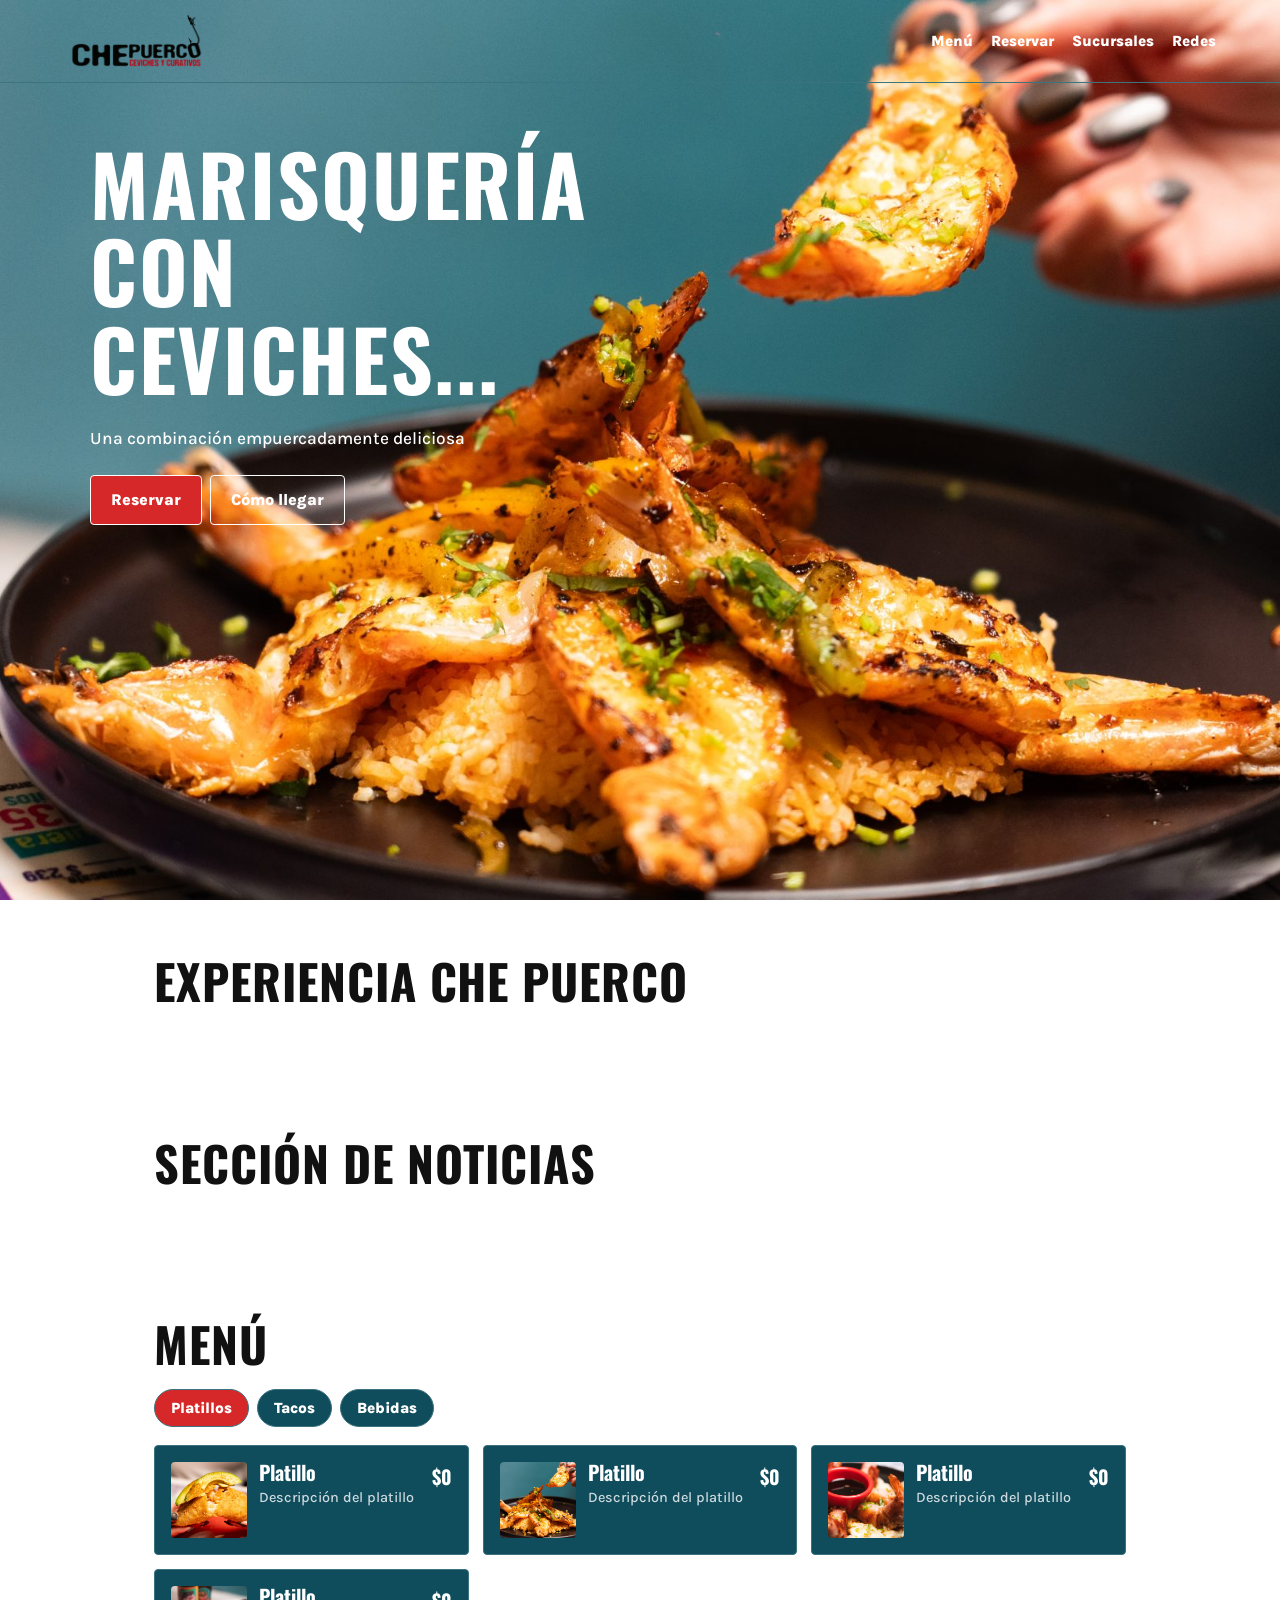
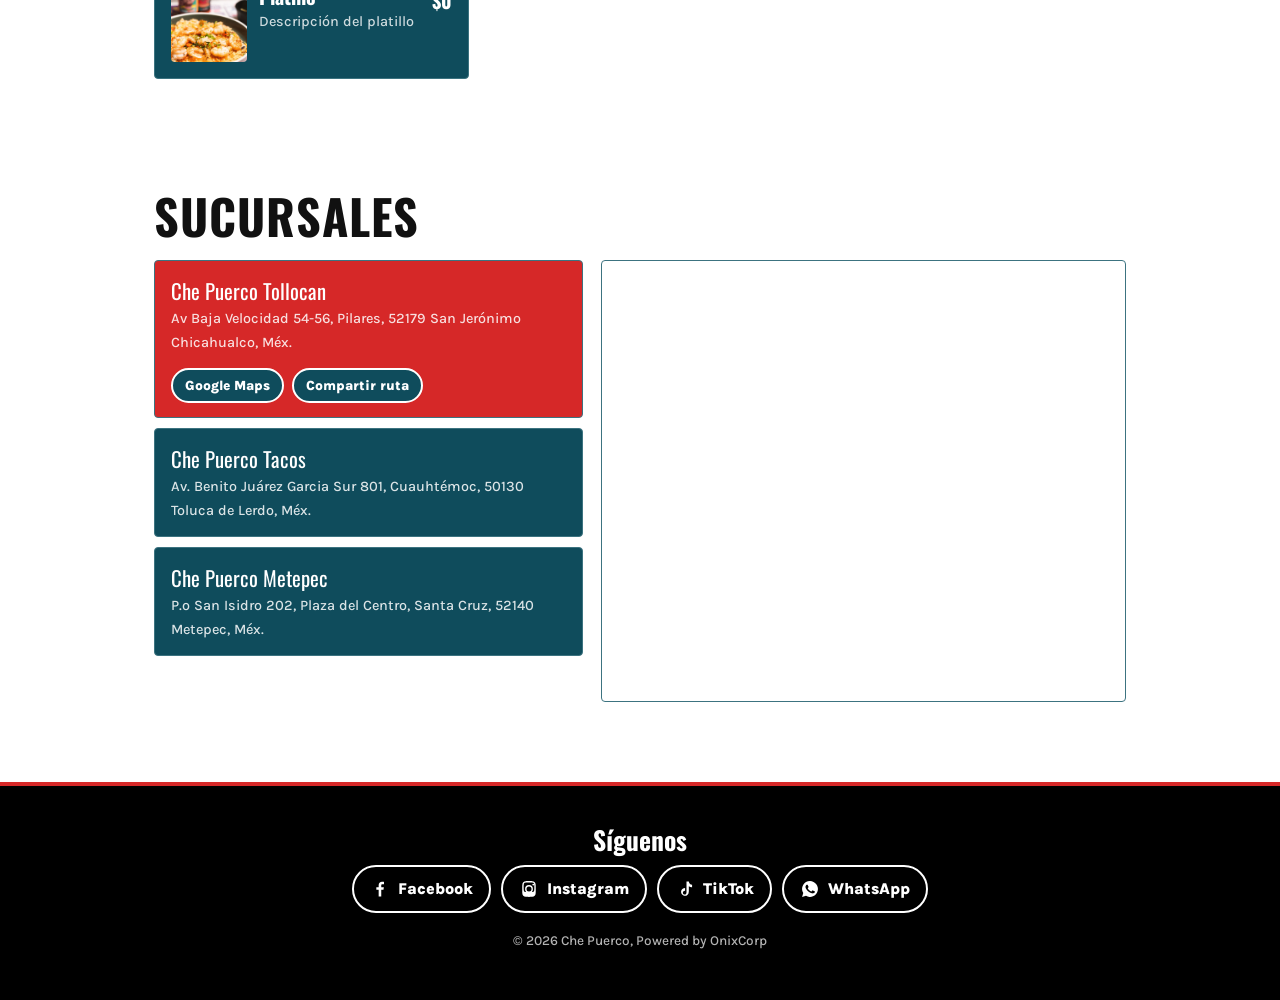
==== vista2.html @ 1444daa3 "agregando vista 2 proto" ====
<!DOCTYPE html>
<html lang="es-MX">
<head>
<meta charset="utf-8">
<meta name="viewport" content="width=device-width, initial-scale=1">
<title>Che Puerco · Ceviches y curativos · Vista 2</title>
<link rel="preconnect" href="https://fonts.googleapis.com">
<link href="https://fonts.googleapis.com/css2?family=Oswald:wght@500;700&family=Karla:wght@400;700&display=swap" rel="stylesheet">
<link rel="stylesheet" href="css/vista2.css">
</head>
<body>

<div class="hero-container">
  <nav class="top">
  <a class="logo" href="#inicio" aria-label="Che Puerco, ceviches y curativos"><img src="img/cropped-AI-CHE-01-300x115_1.png" alt="Che Puerco ceviches y curativos"></a>
  <div><a href="#menu">Menú</a><a href="#reservas">Reservar</a><a href="#sucursales">Sucursales</a><a href="#redes">Redes</a></div>
  </nav>


<section class="hero" id="inicio"><div>
  <div>
    <h1>Marisquería con ceviches...</h1>
    <p>Una combinación empuercadamente deliciosa</p>
    <a class="btn" href="#reservas">Reservar</a><a class="btn alt" href="#sucursales">Cómo llegar</a>
  </div>
</div></section>
</div>

<section id="experiencia">
  <h2>Experiencia Che puerco</h2>
</section>
<section id="noticias">
  <h2>Sección De Noticias</h2>
</section>

<section id="menu">
  <h2>Menú</h2>
  <div class="tabs" id="tabs" role="group" aria-label="Categorías del menú">
    <button type="button" aria-selected="true" data-cat="platillos">Platillos</button>
    <button type="button" aria-selected="false" data-cat="tacos">Tacos</button>

    <button type="button" aria-selected="false" data-cat="bebidas">Bebidas</button>
  </div>

<!-- Platillos -->
  
  <div class="menu" data-cat="platillos">
    <div class="item"><img class="th" src="img/DSC01060-2048x1152.jpg" alt=""><div><h3>Platillo</h3><p>Descripción del platillo</p></div><div class="price">$0</div></div>
    <div class="item"><img class="th" src="img/DSC01119-2048x1152_1.jpg" alt=""><div><h3>Platillo</h3><p>Descripción del platillo</p></div><div class="price">$0</div></div>
    <div class="item"><img class="th" src="img/DSC01164-2048x1152_1.jpg" alt=""><div><h3>Platillo</h3><p>Descripción del platillo</p></div><div class="price">$0</div></div>
    <div class="item"><img class="th" src="img/DSC01262-scaled_1.jpg" alt=""><div><h3>Platillo</h3><p>Descripción del platillo</p></div><div class="price">$0</div></div>
  </div>
  <div class="menu" data-cat="tacos" hidden>
    <div class="item"><div><h3>Tacos de lechón</h3><p>Orden de 3, con salsa de la casa</p></div><div class="price">$90</div></div>
    <div class="item"><div><h3>Tacos de la marrana</h3><p>Orden de 3, con cebolla y cilantro</p></div><div class="price">$85</div></div>
    <div class="item"><div><h3>Taco gobernador</h3><p>Camarón y queso gratinado</p></div><div class="price">$40</div></div>
  </div>

  <!-- Bebidas -->

  <div class="menu" data-cat="bebidas" hidden>
    <div class="item"><img class="th" src="img/aunnose.jpg" alt=""><div><h3>Cuba libre</h3><p>Ron, refresco de cola y limón</p></div><div class="price">$85</div></div>
    <div class="item"><div><h3>Whisky en las rocas</h3><p>Preguntar por la carta</p></div><div class="price">$110</div></div>
    <div class="item"><div><h3>Michelada curativa</h3><p>Cerveza, limón y salsas</p></div><div class="price">$80</div></div>
  </div>
</section>



<section id="sucursales">
  <h2>Sucursales</h2>
  <div class="mapwrap">
    <div class="list">
      <!--Tollocan-->
      <div class="suc is-active" data-lat="19.2867719" data-lng="-99.5961375" data-q="Marisquería Che Puerco ¨Sucursal Tollocan¨">
        <button type="button" class="suc-head"><b>Che Puerco Tollocan</b><span>Av Baja Velocidad 54-56, Pilares, 52179 San Jerónimo Chicahualco, Méx.</span></button>
        <div class="act">
          <a target="_blank" rel="noopener" href="https://maps.app.goo.gl/Trtpt28V9jZVweC97">Google Maps</a>
          <button type="button" data-share data-url="https://maps.app.goo.gl/Trtpt28V9jZVweC97">Compartir ruta</button>
        </div>
      </div>
      <!--Centro-->
      <div class="suc" data-lat="19.2798518" data-lng="-99.6538639" data-q="Che Puerco Tacos Toluca">
        <button type="button" class="suc-head"><b>Che Puerco Tacos</b><span>Av. Benito Juárez Garcia Sur 801, Cuauhtémoc, 50130 Toluca de Lerdo, Méx.</span></button>
        <div class="act">
          <a target="_blank" rel="noopener" href="https://maps.app.goo.gl/vvYvmF9vK8SuaCw2A">Google Maps</a>
          <button type="button" data-share data-url="https://maps.app.goo.gl/vvYvmF9vK8SuaCw2A">Compartir ruta</button>
        </div>
      </div>
      <!--Metepec-->
      <div class="suc" data-lat="19.2527345" data-lng="-99.6037686" data-q="Che Puerco Tacos Metepec">
        <button type="button" class="suc-head"><b>Che Puerco Metepec</b><span>P.º San Isidro 202, Plaza del Centro, Santa Cruz, 52140 Metepec, Méx.</span></button>
        <div class="act">
          <a target="_blank" rel="noopener" href="https://maps.app.goo.gl/UJGeR8k7gpexcruy6">Google Maps</a>
          <button type="button" data-share data-url="https://maps.app.goo.gl/UJGeR8k7gpexcruy6">Compartir ruta</button>
        </div>
      </div>
      
    </div>
    <div class="map">
      <iframe id="mapa" title="Mapa de la sucursal" loading="lazy" referrerpolicy="no-referrer-when-downgrade" src="https://www.google.com/maps?q=Marisquer%C3%ADa+Che+Puerco+Sucursal+Tollocan+Toluca&ll=19.2867719,-99.5961375&z=17&hl=es&output=embed"></iframe>
    </div>
  </div>
</section>

<div class="add-footer">
Aviso general para redes

<footer id="redes">
  <h3>Síguenos</h3>
  <div class="soc">
    <a href="#"><svg viewBox="0 0 24 24" aria-hidden="true"><path d="M13.5 21v-8h2.7l.4-3.2h-3.1V7.9c0-.9.3-1.5 1.6-1.5h1.7V3.5c-.3 0-1.3-.1-2.4-.1-2.4 0-4 1.5-4 4.1v2.3H7.6V13h2.8v8z"/></svg>Facebook</a>
    <a href="#"><svg viewBox="0 0 24 24" aria-hidden="true"><path d="M12 7.3A4.7 4.7 0 1 0 12 16.7 4.7 4.7 0 0 0 12 7.3zm0 7.7a3 3 0 1 1 0-6 3 3 0 0 1 0 6zM17.1 5.6a1.1 1.1 0 1 0 0 2.2 1.1 1.1 0 0 0 0-2.2zM12 2.5c-2.5 0-2.8 0-3.8.1-2.6.1-4.1 1.6-4.2 4.2C3.9 7.8 3.9 8.1 3.9 12s0 4.2.1 5.2c.1 2.6 1.6 4.1 4.2 4.2 1 .1 1.3.1 3.8.1s2.8 0 3.8-.1c2.6-.1 4.1-1.6 4.2-4.2.1-1 .1-1.3.1-5.2s0-4.2-.1-5.2c-.1-2.6-1.6-4.1-4.2-4.2-1-.1-1.3-.1-3.8-.1zm0 1.7c2.4 0 2.7 0 3.7.1 1.8.1 2.5.8 2.6 2.6.1 1 .1 1.3.1 3.1s0 2.1-.1 3.1c-.1 1.8-.8 2.5-2.6 2.6-1 .1-1.3.1-3.7.1s-2.7 0-3.7-.1c-1.8-.1-2.5-.8-2.6-2.6-.1-1-.1-1.3-.1-3.1s0-2.1.1-3.1c.1-1.8.8-2.5 2.6-2.6 1-.1 1.3-.1 3.7-.1z"/></svg>Instagram</a>
    <a href="#"><svg viewBox="0 0 24 24" aria-hidden="true"><path d="M16.6 3c.3 2.3 1.6 3.7 3.9 3.9v3c-1.4.1-2.7-.3-3.9-1.1v6.1c0 5.4-5.9 7.1-8.5 3.2-1.7-2.6-.7-7 4-7.2v3.2c-.4.1-.7.2-1.1.3-1.1.4-1.7 1.2-1.5 2.4.3 2.4 4.7 3.1 4.3-1.6V3z"/></svg>TikTok</a>
    <a href="#"><svg viewBox="0 0 24 24" aria-hidden="true"><path d="M12 2.5a9.5 9.5 0 0 0-8.1 14.4L2.5 21.5l4.7-1.3A9.5 9.5 0 1 0 12 2.5zm5.5 13.4c-.2.7-1.3 1.3-1.8 1.3-.5.1-1 .2-3.3-.7-2.8-1.1-4.6-4-4.7-4.2-.1-.2-1.1-1.5-1.1-2.8s.7-2 1-2.3c.2-.3.5-.3.7-.3h.5c.2 0 .4 0 .6.5l.8 2c.1.2.1.3 0 .5l-.3.4-.4.4c-.1.1-.3.3-.1.6.2.3.8 1.3 1.7 2.1 1.1 1 2.1 1.3 2.4 1.5.3.1.4.1.6-.1l.8-1c.2-.3.4-.2.6-.1l1.9.9c.3.1.5.2.5.3.1.2.1.8-.1 1.5z"/></svg>WhatsApp</a>
  </div>
  <p>© 2026 Che Puerco, Powered by OnixCorp</p>
</footer>
</div>
<script src="script/vista2.js"></script>
</body>
</html>
---- css/vista2.css ----
/* Che Puerco · Vista 2*/

*,
*::before,
*::after {
  box-sizing: border-box;
}

body {
  margin: 0;
  color: var(--fg);
  font: 500 16px/1.5 var(--body);
}

/* Paleta de colores */

body {
  --bg: #111;
  --fg: #fff;
  --acc: #d62828;
  --acc2: #fff;
  --card: #0f4c5c;
  --hero: linear-gradient(135deg,#0f4c5c,#111);
  --head: 'Oswald',sans-serif;
  --body: 'Karla',sans-serif;
  --r: 4px;
  --bd: 1px solid #3c7380;
  --onacc: #fff;
}

section,
footer {
  scroll-margin-top: 56px;
}

h1,
h2,
h3 {
  font-family: var(--head);
  margin: 0;
  line-height: 1.05;
}

h2 {
  font-size: clamp(2rem,5vw,3rem);
  margin-bottom: .4em;
}

h1,
h2 {
  text-transform: uppercase;
  letter-spacing: .02em;
  color: var(--bg);
}

a {
  color: inherit;
}

a:focus-visible,
button:focus-visible {
  outline: 3px solid var(--acc);
  outline-offset: 2px;
}

/* Navegación */

nav.top {
  display: flex;
  justify-content: space-between;
  align-items: center;
  gap: 12px;
  flex-wrap: wrap;
  padding: 14px 5vw;
  border-bottom:var(--bd);
}

.logo img {
  display: block;
  height: 54px;
  width: auto;
}


nav.top div {
  display: flex;
  gap: 18px;
  flex-wrap: wrap;
}

nav.top div a {
  text-decoration: none;
  font-weight: 800;
  font-size: .95rem;
}

nav.top div a:hover {
  color: var(--acc);
}

section {
  padding: 56px 5vw;
  max-width: 1100px;
  margin: 0 auto;
}

/* Hero */
.hero-container{
   background: url(/img/background_vista2.jpg);
   background-position: bottom;
    background-position: fixed;
    background-size: cover;
    height: 100vh;
}
.hero {
  max-width: none;
  color: var(--acc2);
}
.hero h1{
  color: var(--acc2);
}


.hero>div {
  max-width: 1100px;
  margin: 0 auto;
  display: grid;
  grid-template-columns: 1.2fr .8fr;
  gap: 32px;
  align-items: center;
}

.hero h1 {
  font-size: clamp(2.6rem,8vw,5.2rem);
  margin-bottom: .3em;
}

.hero p {
  max-width: 52ch;
  font-size: 1.08rem;
}

.btn {
  display: inline-block;
  margin: 6px 8px 0 0;
  padding: 12px 20px;
  border-radius: var(--r);
  background: var(--acc);
  color: var(--onacc);
  font-weight: 800;
  text-decoration: none;
  border: var(--bd);
  border-color: currentColor;
  cursor: pointer;
  font-family: inherit;
  font-size: 1rem;
}

.btn.alt {
  background: transparent;
  color: inherit;
}

.vis img {
  display: block;
  max-width: 100%;
}

.hero>div {
  grid-template-columns: .8fr 1.2fr;
}

.vis {
  order: -1;
}
/* Menú */

.tabs {
  display: flex;
  gap: 8px;
  flex-wrap: wrap;
  margin-bottom: 18px;
}

.tabs button {
  font: 800 .95rem var(--body);
  padding: 9px 16px;
  border-radius: 99px;
  border: var(--bd);
  background: var(--card);
  color: var(--fg);
  cursor: pointer;
}

.tabs button[aria-selected=true] {
  background: var(--acc);
  color: var(--onacc);
}

.menu {
  display: grid;
  grid-template-columns: repeat(auto-fill,minmax(260px,1fr));
  gap: 14px;
}

.menu[hidden] {
  display: none;
}

.item {
  background: var(--card);
  border: var(--bd);
  border-radius: var(--r);
  padding: 16px;
  display: flex;
  justify-content: space-between;
  gap: 12px;
}

.item>div:nth-child(1):not(:only-child) {
  flex: 1;
}

.item h3 {
  font-size: 1.25rem;
  margin-bottom: 4px;
}

.item p {
  margin: 0;
  font-size: .9rem;
  opacity: .8;
}

.price {
  font: 800 1.2rem var(--head);
  color: var(--acc);
  white-space: nowrap;
}

.price {
  color: var(--acc2);
}

.th {
  width: 76px;
  height: 76px;
  object-fit: cover;
  border-radius: var(--r);
  flex: none;
  align-self: center;
}

.item .th+div {
  flex: 1;
}

/* Galería */

.gal {
  display: grid;
  grid-template-columns: repeat(auto-fill,minmax(220px,1fr));
  gap: 14px;
}

.gal figure {
  margin: 0;
  overflow: hidden;
  border: var(--bd);
  border-radius: var(--r);
  background: var(--card);
}

.gal img {
  display: block;
  width: 100%;
  height: 240px;
  object-fit: cover;
}

.gal figcaption {
  padding: 10px 14px;
  font-weight: 800;
  font-size: .95rem;
}

.gal {
  grid-template-columns: repeat(4,1fr);
}

.gal figure:first-child {
  grid-column: span 2;
  grid-row: span 2;
  display: flex;
  flex-direction: column;
}

.gal figure:first-child img {
  flex: 1;
  min-height: 340px;
}

/* Sucursales y mapa */

.mapwrap {
  display: grid;
  grid-template-columns: minmax(0,.9fr) minmax(0,1.1fr);
  gap: 18px;
  align-items: start;
}

.list {
  display: grid;
  gap: 10px;
}

.suc {
  background: var(--card);
  border: var(--bd);
  border-radius: var(--r);
  overflow: hidden;
}

.suc-head {
  display: block;
  width: 100%;
  text-align: left;
  font: inherit;
  color: inherit;
  background: none;
  border: 0;
  padding: 14px 16px;
  cursor: pointer;
}

.suc-head b {
  display: block;
  font: 400 1.3rem var(--head);
}

.suc-head span {
  font-size: .9rem;
  opacity: .85;
}

.suc.is-active {
  background: var(--acc);
  color: var(--onacc);
}

.act {
  display: none;
  gap: 8px;
  flex-wrap: wrap;
  padding: 0 16px 14px;
}

.suc.is-active .act {
  display: flex;
}

.act a,
.act button {
  font: 800 .85rem var(--body);
  padding: 8px 12px;
  border-radius: 99px;
  background: var(--card);
  color: var(--fg);
  border: 2px solid var(--fg);
  text-decoration: none;
  cursor: pointer;
}

.map {
  border: var(--bd);
  border-radius: var(--r);
  overflow: hidden;
  position: sticky;
  top: 64px;
}

.map iframe {
  display: block;
  width: 100%;
  height: 440px;
  border: 0;
}

/* Reseñas */

.sum {
  display: flex;
  align-items: center;
  gap: 12px;
  margin-bottom: 16px;
  flex-wrap: wrap;
}

.sum big {
  font: 400 3rem var(--head);
}

.stars {
  color: #d62828;
  letter-spacing: 2px;
}

.revs {
  display: grid;
  grid-template-columns: repeat(auto-fit,minmax(250px,1fr));
  gap: 14px;
}

.rev {
  background: var(--card);
  border: var(--bd);
  border-radius: var(--r);
  padding: 16px;
}

.rev p {
  margin: 8px 0;
}

.rev small {
  opacity: .7;
}

.g {
  display: inline-block;
  font: 800 .75rem system-ui;
  background: #111;
  color: #fff;
  border-radius: 4px;
  padding: 1px 6px;
  margin-right: 6px;
}

/* Footer */

footer {
  background: var(--fg);
  color: var(--bg);
  padding: 40px 5vw 48px;
  text-align: center;
}

footer {
  background: #000;
  color: #fff;
  border-top: 4px solid #d62828;
}

footer h3 {
  font-size: 1.6rem;
  margin-bottom: 12px;
}

.soc {
  display: flex;
  gap: 10px;
  justify-content: center;
  flex-wrap: wrap;
}

.soc a {
  display: flex;
  align-items: center;
  gap: 8px;
  padding: 10px 16px;
  border-radius: 99px;
  border: 2px solid currentColor;
  text-decoration: none;
  font-weight: 800;
}

.soc svg {
  width: 20px;
  height: 20px;
  fill: currentColor;
}

footer p {
  margin: 18px 0 0;
  font-size: .85rem;
  opacity: .7;
}

/* Responsive */

@media(max-width:760px) {
  .hero>div,
  .hero>div,
  .mapwrap {
    grid-template-columns: 1fr;
  }

  .vis {
    order: -1;
  }

  .map {
    position: static;
  }

  .map iframe {
    height: 320px;
  }

  .gal,
  .gal {
    grid-template-columns: 1fr 1fr;
  }

  .gal figure:first-child,
  .gal figure:first-child {
    grid-column: span 2;
    grid-row: auto;
  }

  .gal img {
    height: 180px;
  }
}

@media(prefers-reduced-motion:reduce) {
  html {
    scroll-behavior: auto;
  }

  * {
    transition: none!important;
  }
}
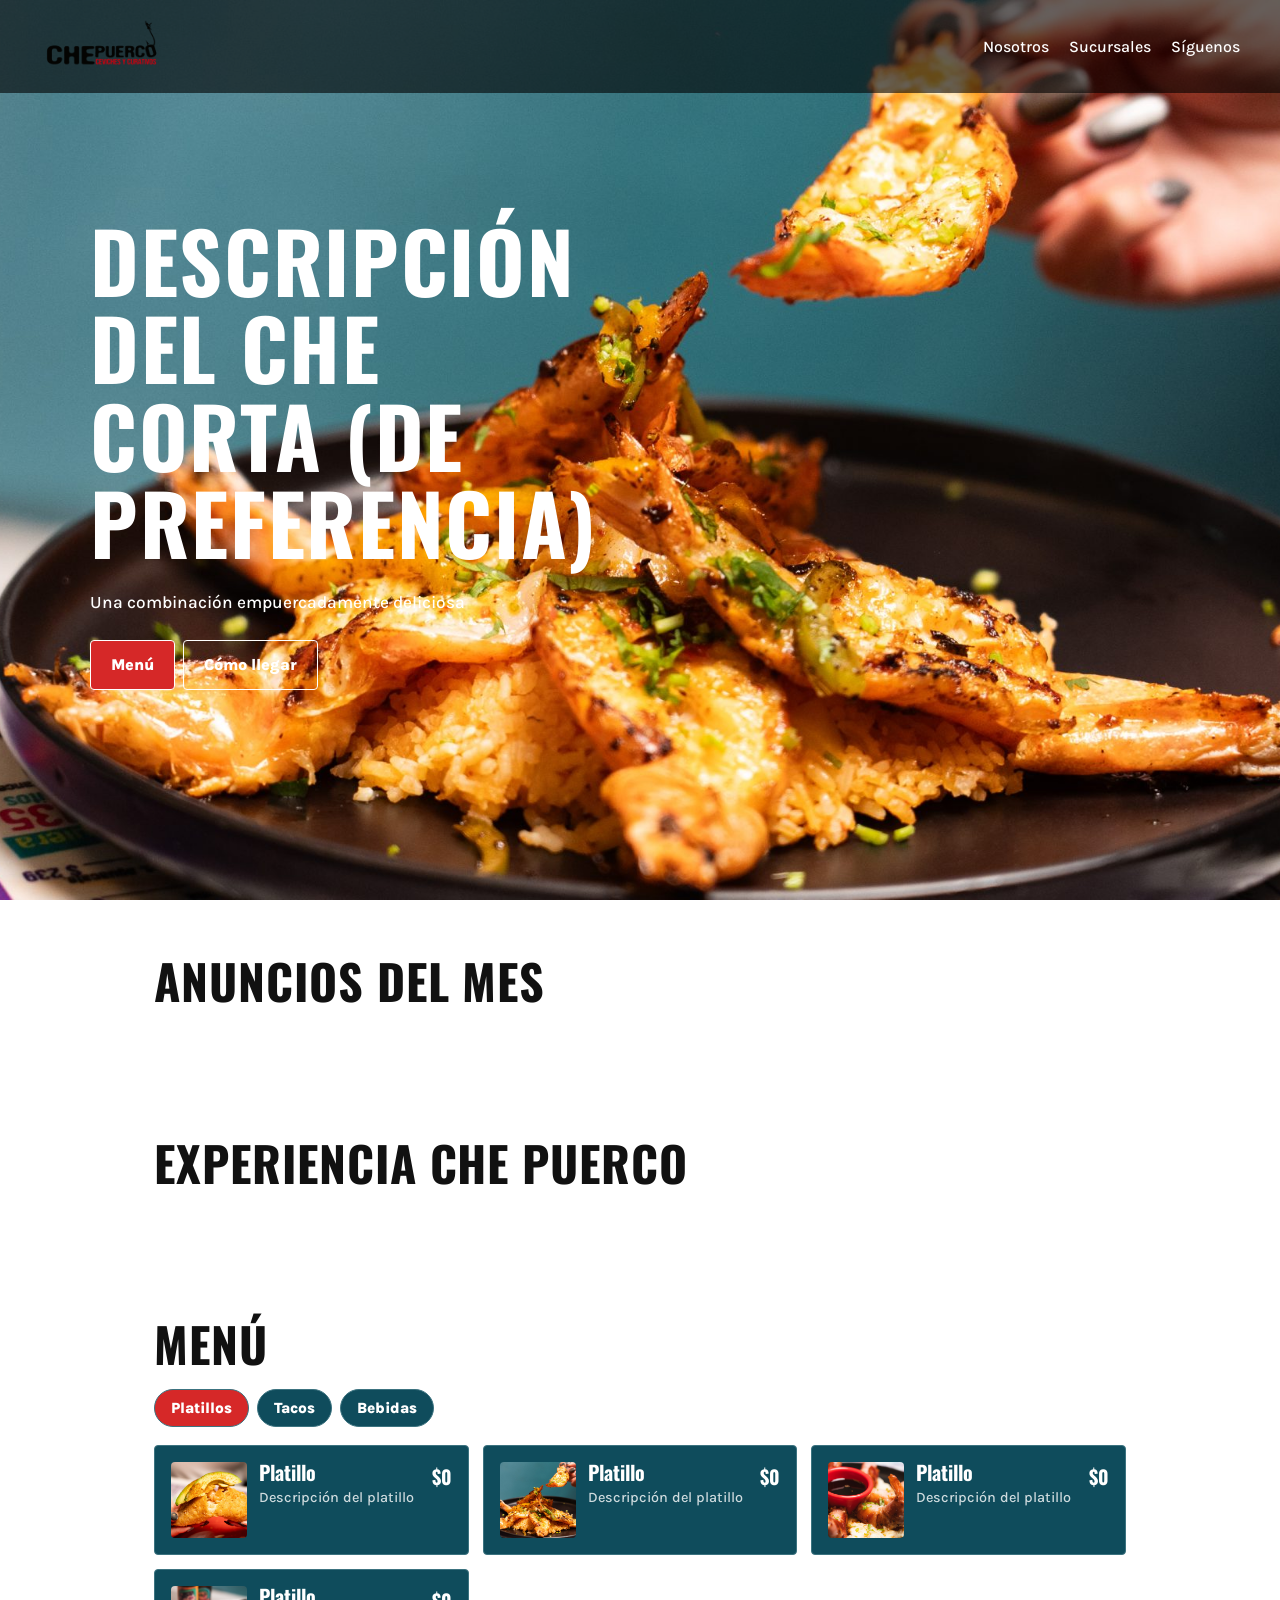
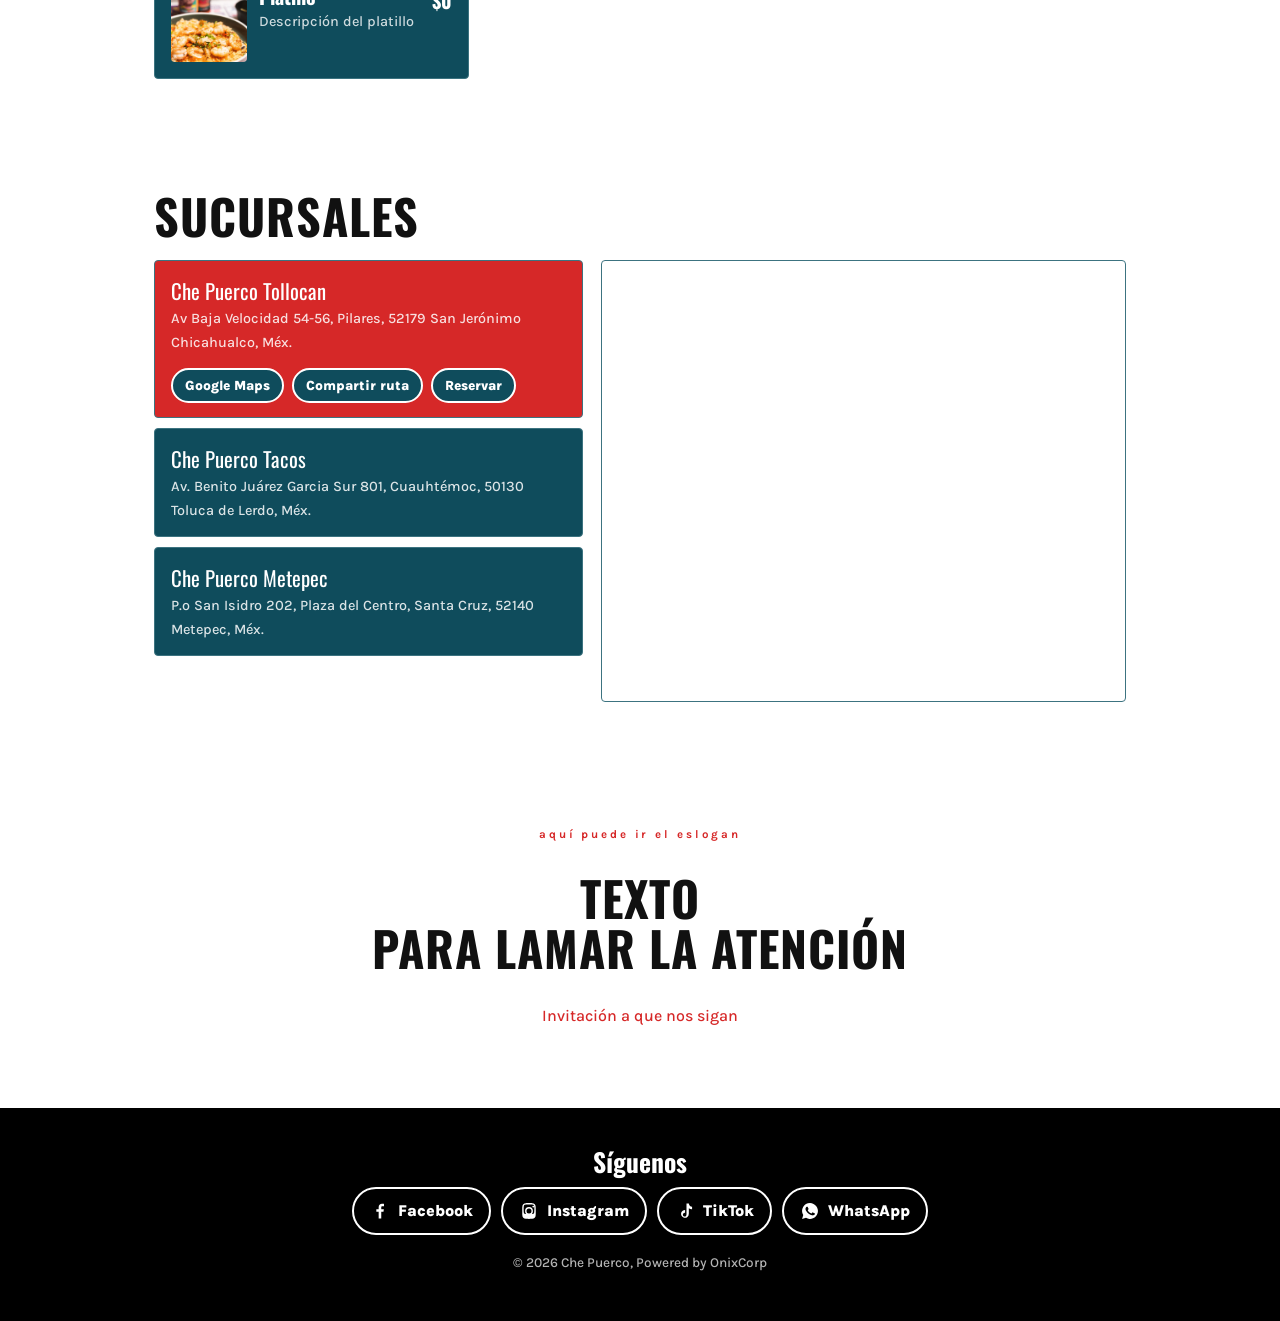
==== commit 421f7c40: "baner ajustable y secciones agregadas" ====
--- a/vista2.html
+++ b/vista2.html
@@ -11,27 +11,34 @@
 <body>
 
 <div class="hero-container">
-  <nav class="top">
-  <a class="logo" href="#inicio" aria-label="Che Puerco, ceviches y curativos"><img src="img/cropped-AI-CHE-01-300x115_1.png" alt="Che Puerco ceviches y curativos"></a>
-  <div><a href="#menu">Menú</a><a href="#reservas">Reservar</a><a href="#sucursales">Sucursales</a><a href="#redes">Redes</a></div>
-  </nav>
+  <nav>
+      <div class="logo">
+        <a href="#experiencia"><img  class="logo_img" src="img/cropped-AI-CHE-01-300x115_1.png" alt="" /></a>
+      </div>
+      <ul class="nav-links">
+        <li><a href="#experiencia">Nosotros</a></li>
+        <li><a href="#sucursales">Sucursales</a></li>
+        <li><a href="#redes">Síguenos</a></li>
+      </ul>
+    </nav>
 
 
 <section class="hero" id="inicio"><div>
   <div>
-    <h1>Marisquería con ceviches...</h1>
+    <h1>Descripción del Che corta (De preferencia)</h1>
     <p>Una combinación empuercadamente deliciosa</p>
-    <a class="btn" href="#reservas">Reservar</a><a class="btn alt" href="#sucursales">Cómo llegar</a>
+    <a class="btn" href="#menu">Menú</a><a class="btn alt" href="#sucursales">Cómo llegar</a>
   </div>
 </div></section>
 </div>
+<section id="mes">
+  <h2>Anuncios del mes</h2>
+</section>
 
 <section id="experiencia">
   <h2>Experiencia Che puerco</h2>
 </section>
-<section id="noticias">
-  <h2>Sección De Noticias</h2>
-</section>
+
 
 <section id="menu">
   <h2>Menú</h2>
@@ -77,6 +84,7 @@
         <div class="act">
           <a target="_blank" rel="noopener" href="https://maps.app.goo.gl/Trtpt28V9jZVweC97">Google Maps</a>
           <button type="button" data-share data-url="https://maps.app.goo.gl/Trtpt28V9jZVweC97">Compartir ruta</button>
+          <button type="button">Reservar</button>
         </div>
       </div>
       <!--Centro-->
@@ -85,6 +93,7 @@
         <div class="act">
           <a target="_blank" rel="noopener" href="https://maps.app.goo.gl/vvYvmF9vK8SuaCw2A">Google Maps</a>
           <button type="button" data-share data-url="https://maps.app.goo.gl/vvYvmF9vK8SuaCw2A">Compartir ruta</button>
+          <button type="button">Reservar</button>
         </div>
       </div>
       <!--Metepec-->
@@ -93,6 +102,7 @@
         <div class="act">
           <a target="_blank" rel="noopener" href="https://maps.app.goo.gl/UJGeR8k7gpexcruy6">Google Maps</a>
           <button type="button" data-share data-url="https://maps.app.goo.gl/UJGeR8k7gpexcruy6">Compartir ruta</button>
+          <button type="button">Reservar</button>
         </div>
       </div>
       
@@ -102,9 +112,32 @@
     </div>
   </div>
 </section>
+<div>
+<section class="cta section">
 
-<div class="add-footer">
-Aviso general para redes
+            <div class="cta-content">
+
+                <p class="section-label">
+                    aquí puede ir el eslogan
+                </p>
+
+                <h2>
+                    texto<br>
+                    para lamar la atención
+                </h2>
+
+                <p>
+                    Invitación a que nos sigan
+                </p>
+
+                <a class="cta-button"
+                    href="https://wa.me/+5217223737714?text=¡Hola!%20Quiero%20información%20para%20contratar%20a%20Mago%20Jack%20Rackham">
+                    Hablar por WhatsApp
+                </a>
+
+            </div>
+
+        </section>
 
 <footer id="redes">
   <h3>Síguenos</h3>
--- a/css/vista2.css
+++ b/css/vista2.css
@@ -4,6 +4,9 @@
 *::before,
 *::after {
   box-sizing: border-box;
+}
+html{
+  scroll-behavior: smooth; /*animar al clickear una sección.*/
 }
 
 body {
@@ -26,6 +29,7 @@
   --r: 4px;
   --bd: 1px solid #3c7380;
   --onacc: #fff;
+  --nav: rgba(0,0,0, 60%);
 }
 
 section,
@@ -64,38 +68,54 @@
 }
 
 /* Navegación */
-
-nav.top {
+.logo_img {
+  width:120px;
+}
+nav {
+  position: fixed;
+  top: 0;
+  left: 0;
+  width: 100%;
+  padding: 20px 40px;
+  background-color: var(--nav);
   display: flex;
   justify-content: space-between;
   align-items: center;
-  gap: 12px;
-  flex-wrap: wrap;
-  padding: 14px 5vw;
-  border-bottom:var(--bd);
-}
-
-.logo img {
-  display: block;
-  height: 54px;
-  width: auto;
-}
-
-
-nav.top div {
-  display: flex;
-  gap: 18px;
-  flex-wrap: wrap;
-}
-
-nav.top div a {
+  z-index: 1000;
+  transition: top 0.3s ease-in-out;
+}
+.nav-links {
+  display: flex;
+  gap: 20px; /* separación entre enlaces */
+  list-style: none;
+  margin: 0;
+  padding: 0;
+  transition: transform 0.4s cubic-bezier(0.4, 0, 0.2, 1);
+}
+
+.nav-links a {
+  position: relative;
+  display: inline-block;
   text-decoration: none;
-  font-weight: 800;
-  font-size: .95rem;
-}
-
-nav.top div a:hover {
-  color: var(--acc);
+  color: var(--acc2);
+  padding: 5px 0;
+}
+
+.nav-links a::after {
+  content: "";
+  position: absolute;
+  left: 50%;
+  bottom: 0;
+  transform: translateX(-50%) scaleX(0);
+  transform-origin: center;
+  width: 100%;
+  height: 2px;
+  background-color: currentColor; /* usa el color del texto */
+  transition: transform 0.3s ease;
+}
+
+.nav-links a:hover::after {
+  transform: translateX(-50%) scaleX(1);
 }
 
 section {
@@ -106,7 +126,7 @@
 
 /* Hero */
 .hero-container{
-   background: url(/img/background_vista2.jpg);
+   background: url("../img/background_vista2.jpg");
    background-position: bottom;
     background-position: fixed;
     background-size: cover;
@@ -124,6 +144,7 @@
 .hero>div {
   max-width: 1100px;
   margin: 0 auto;
+  margin-top: 10em;
   display: grid;
   grid-template-columns: 1.2fr .8fr;
   gap: 32px;
@@ -369,6 +390,7 @@
   border: 2px solid var(--fg);
   text-decoration: none;
   cursor: pointer;
+  
 }
 
 .map {
@@ -438,6 +460,38 @@
 
 /* Footer */
 
+.cta {
+    position: relative;
+}
+
+.cta-content {
+    margin: auto;
+
+    text-align: center;
+}
+
+.cta-content h2 {
+    margin-top: 10px;
+}
+
+.cta-content > p:not(.section-label) {
+    max-width: 500px;
+
+    margin: 30px auto 0;
+
+    color: var(--acc);
+}
+.section-label {
+    display: inline-block;
+    margin-bottom: 20px;
+
+    font-size: 0.72rem;
+    font-weight: 700;
+    letter-spacing: 0.25em;
+
+    color: var(--acc);
+}
+
 footer {
   background: var(--fg);
   color: var(--bg);
@@ -448,7 +502,6 @@
 footer {
   background: #000;
   color: #fff;
-  border-top: 4px solid #d62828;
 }
 
 footer h3 {
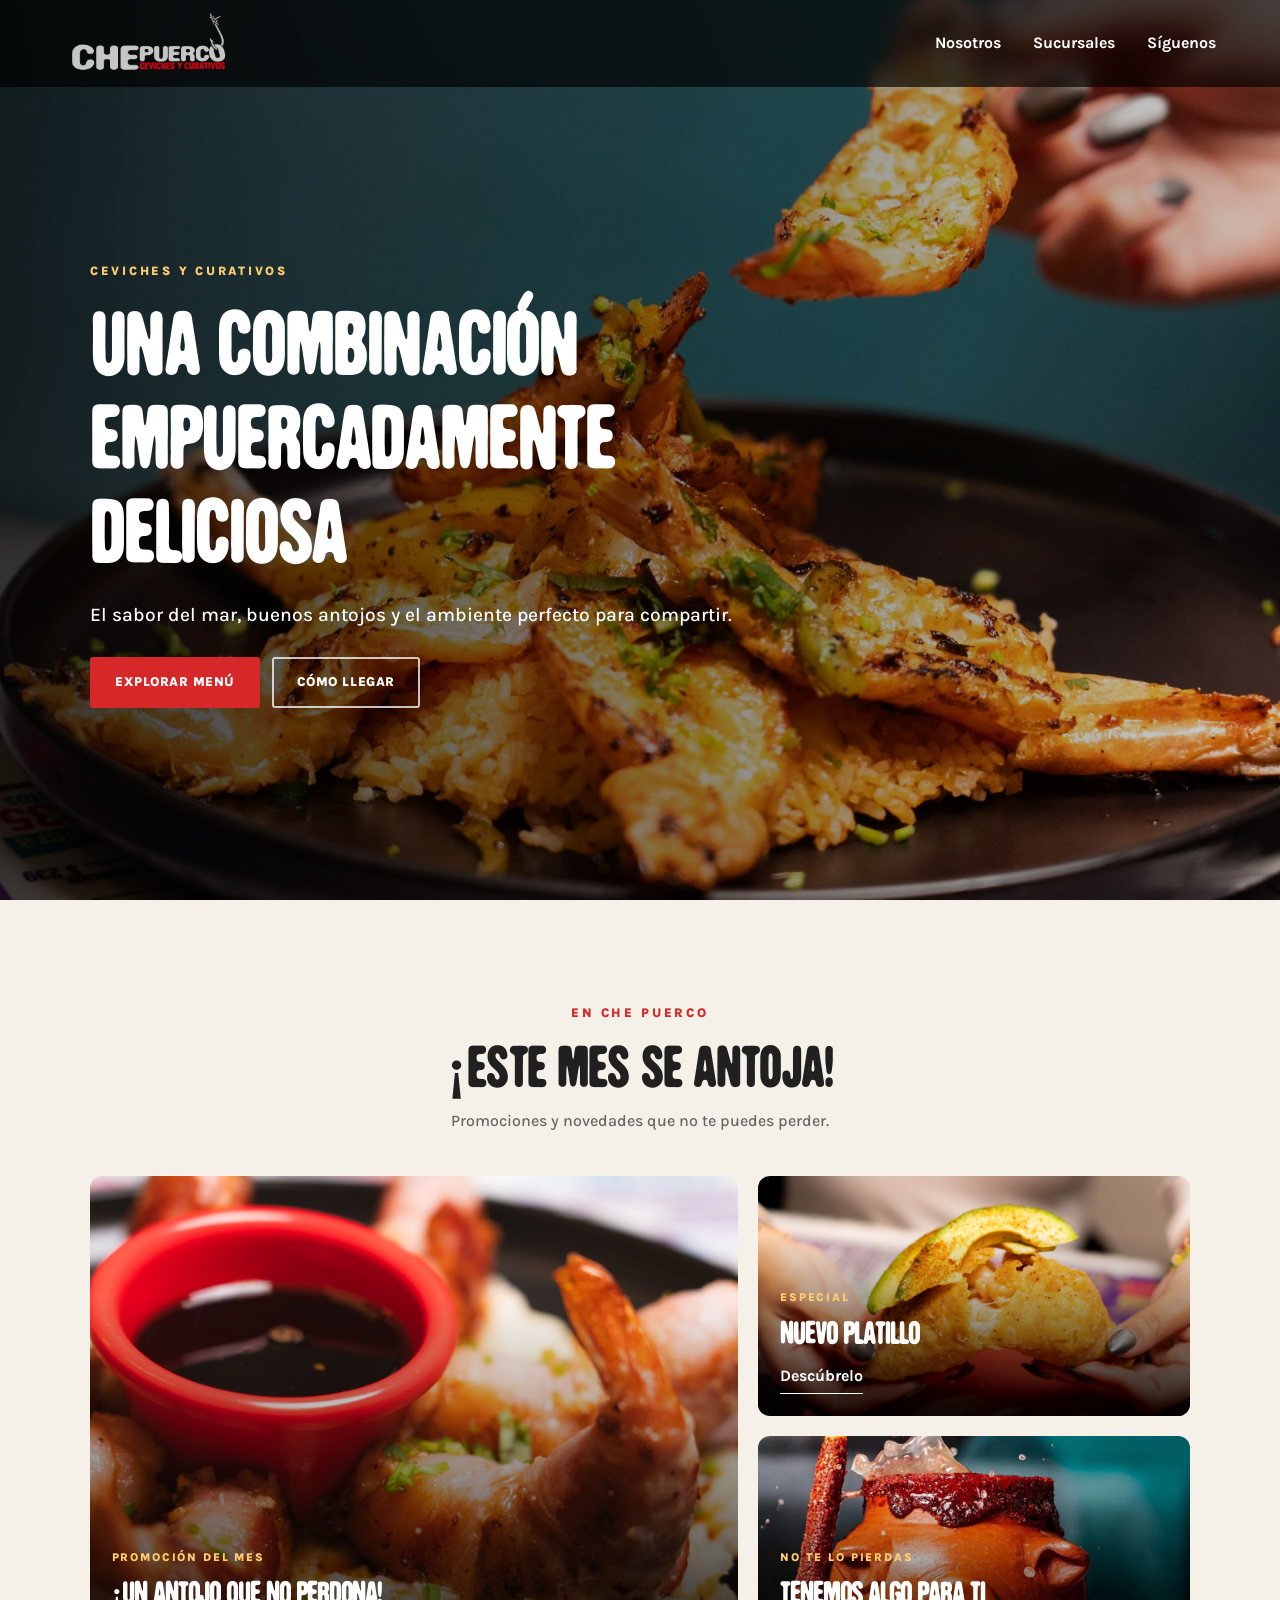
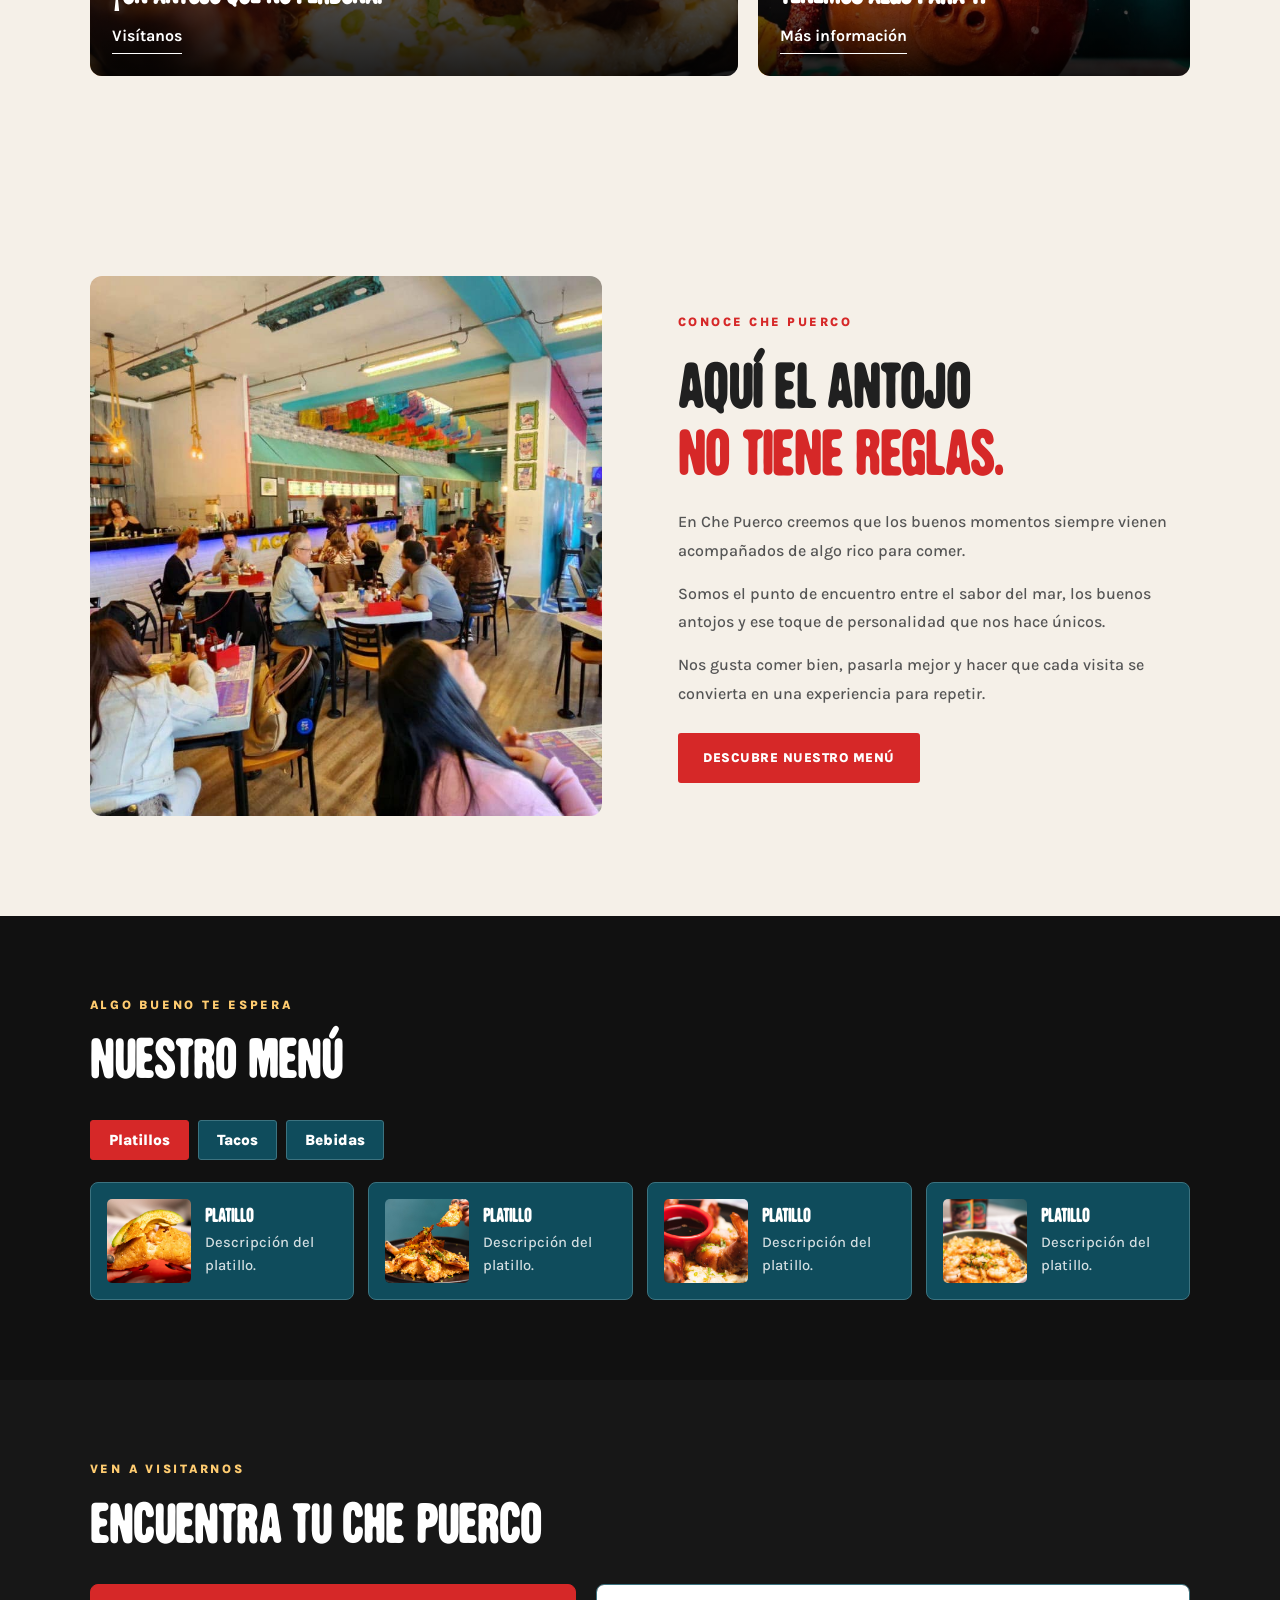
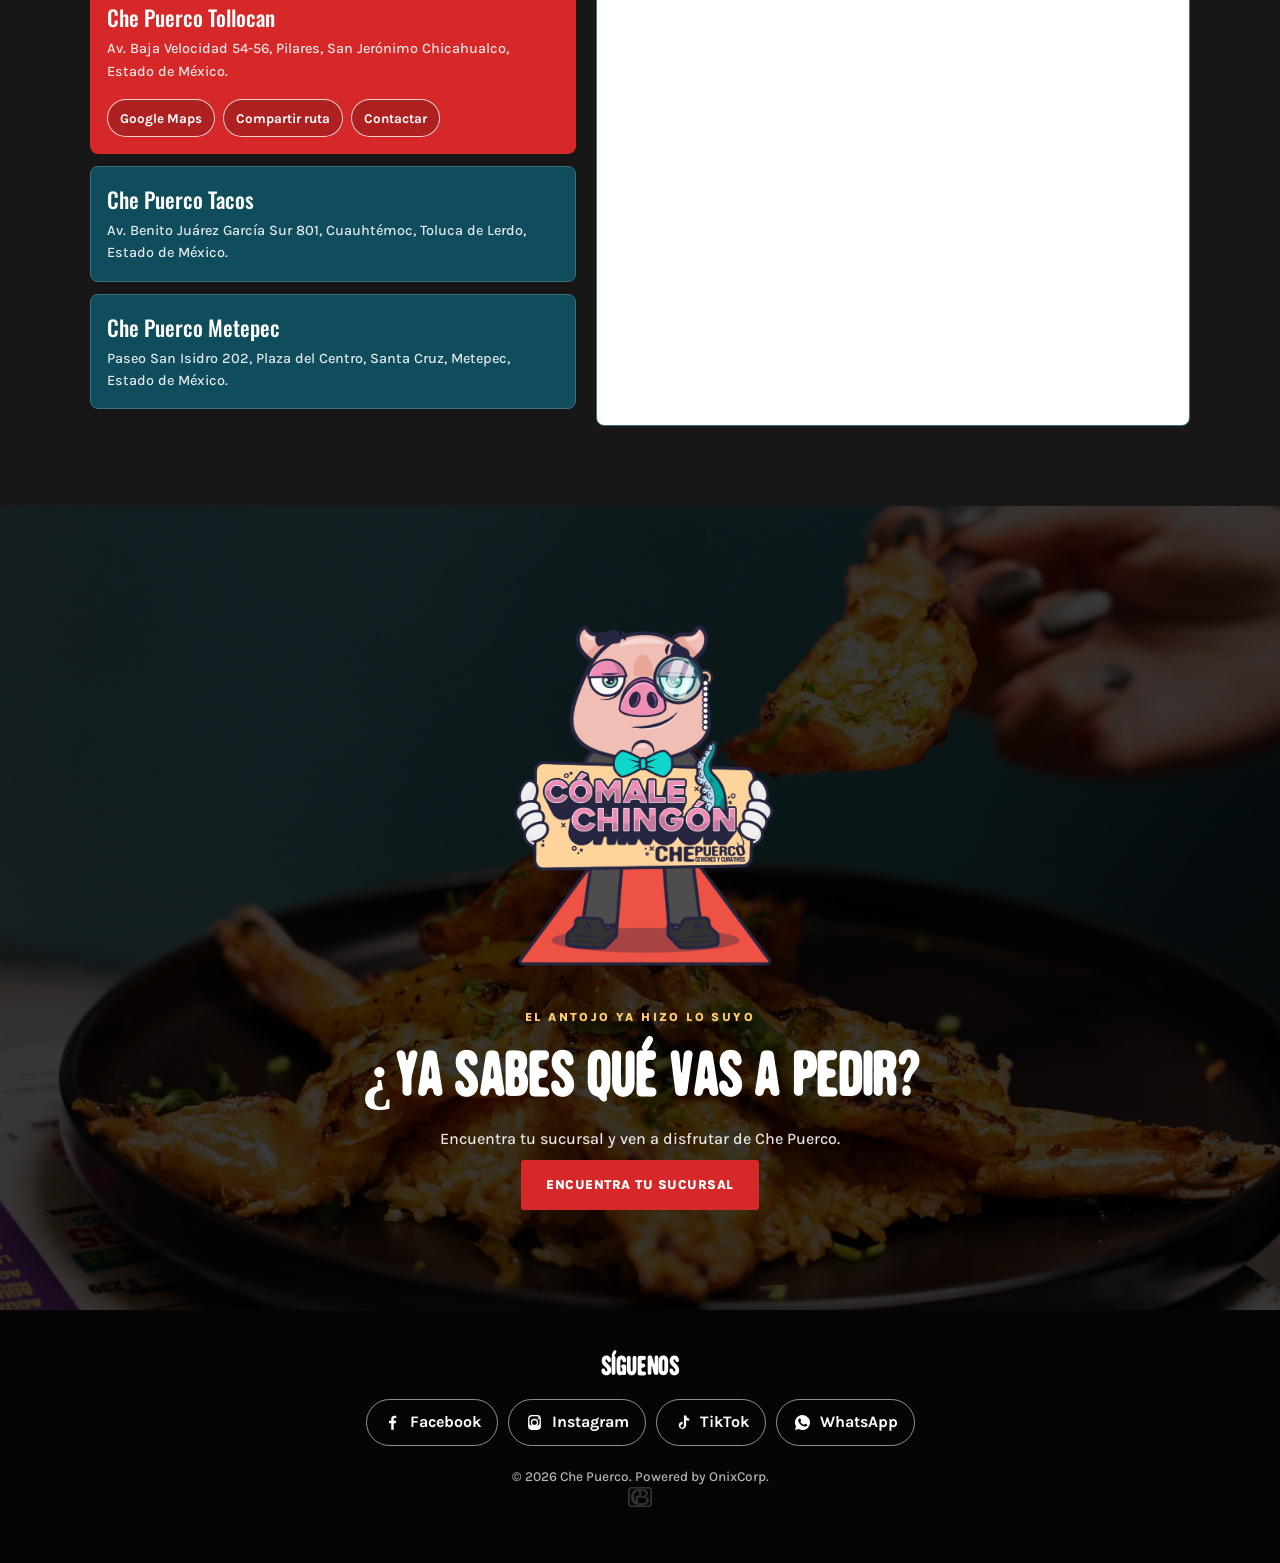
==== commit 7a0141b5: "reestructura, limpieza y secciones nuevas" ====
--- a/vista2.html
+++ b/vista2.html
@@ -1,155 +1,240 @@
 <!DOCTYPE html>
 <html lang="es-MX">
 <head>
-<meta charset="utf-8">
-<meta name="viewport" content="width=device-width, initial-scale=1">
-<title>Che Puerco · Ceviches y curativos · Vista 2</title>
-<link rel="preconnect" href="https://fonts.googleapis.com">
-<link href="https://fonts.googleapis.com/css2?family=Oswald:wght@500;700&family=Karla:wght@400;700&display=swap" rel="stylesheet">
-<link rel="stylesheet" href="css/vista2.css">
+  <meta charset="utf-8">
+  <meta name="viewport" content="width=device-width, initial-scale=1">
+  <meta name="theme-color" content="#111111">
+  <meta name="description" content="Che Puerco: ceviches, curativos, tacos y mucho sabor. Conoce nuestro menú y encuentra tu sucursal.">
+  <title>Che Puerco · Ceviches y curativos</title>
+
+  <link rel="preconnect" href="https://fonts.googleapis.com">
+  <link rel="preconnect" href="https://fonts.gstatic.com" crossorigin>
+  <link href="https://fonts.googleapis.com/css2?family=Karla:wght@400;500;600;700;800&family=Oswald:wght@400;500;600;700&display=swap" rel="stylesheet">
+  <link rel="stylesheet" href="css/vista2.css">
 </head>
 <body>
 
-<div class="hero-container">
-  <nav>
-      <div class="logo">
-        <a href="#experiencia"><img  class="logo_img" src="img/cropped-AI-CHE-01-300x115_1.png" alt="" /></a>
-      </div>
+  <div class="hero-container" id="inicio">
+    <nav class="site-nav" aria-label="Navegación principal">
+      <a class="logo" href="#inicio" aria-label="Che Puerco, ir al inicio">
+        <img class="logo_img" src="img/logotipo che puerco IA.png" alt="Che Puerco, ceviches y curativos">
+      </a>
+
       <ul class="nav-links">
-        <li><a href="#experiencia">Nosotros</a></li>
+        <li><a href="#about">Nosotros</a></li>
         <li><a href="#sucursales">Sucursales</a></li>
         <li><a href="#redes">Síguenos</a></li>
       </ul>
     </nav>
 
-
-<section class="hero" id="inicio"><div>
-  <div>
-    <h1>Descripción del Che corta (De preferencia)</h1>
-    <p>Una combinación empuercadamente deliciosa</p>
-    <a class="btn" href="#menu">Menú</a><a class="btn alt" href="#sucursales">Cómo llegar</a>
+    <header class="hero">
+      <div class="hero-content">
+        <p class="eyebrow">CEVICHES Y CURATIVOS</p>
+        <h1>Una combinación empuercadamente deliciosa</h1>
+        <p>El sabor del mar, buenos antojos y el ambiente perfecto para compartir.</p>
+        <div class="hero-actions">
+          <a class="btn" href="#menu">Explorar menú</a>
+          <a class="btn btn-outline" href="#sucursales">Cómo llegar</a>
+        </div>
+      </div>
+    </header>
   </div>
-</div></section>
-</div>
-<section id="mes">
-  <h2>Anuncios del mes</h2>
-</section>
-
-<section id="experiencia">
-  <h2>Experiencia Che puerco</h2>
-</section>
-
-
-<section id="menu">
-  <h2>Menú</h2>
-  <div class="tabs" id="tabs" role="group" aria-label="Categorías del menú">
-    <button type="button" aria-selected="true" data-cat="platillos">Platillos</button>
-    <button type="button" aria-selected="false" data-cat="tacos">Tacos</button>
-
-    <button type="button" aria-selected="false" data-cat="bebidas">Bebidas</button>
-  </div>
-
-<!-- Platillos -->
-  
-  <div class="menu" data-cat="platillos">
-    <div class="item"><img class="th" src="img/DSC01060-2048x1152.jpg" alt=""><div><h3>Platillo</h3><p>Descripción del platillo</p></div><div class="price">$0</div></div>
-    <div class="item"><img class="th" src="img/DSC01119-2048x1152_1.jpg" alt=""><div><h3>Platillo</h3><p>Descripción del platillo</p></div><div class="price">$0</div></div>
-    <div class="item"><img class="th" src="img/DSC01164-2048x1152_1.jpg" alt=""><div><h3>Platillo</h3><p>Descripción del platillo</p></div><div class="price">$0</div></div>
-    <div class="item"><img class="th" src="img/DSC01262-scaled_1.jpg" alt=""><div><h3>Platillo</h3><p>Descripción del platillo</p></div><div class="price">$0</div></div>
-  </div>
-  <div class="menu" data-cat="tacos" hidden>
-    <div class="item"><div><h3>Tacos de lechón</h3><p>Orden de 3, con salsa de la casa</p></div><div class="price">$90</div></div>
-    <div class="item"><div><h3>Tacos de la marrana</h3><p>Orden de 3, con cebolla y cilantro</p></div><div class="price">$85</div></div>
-    <div class="item"><div><h3>Taco gobernador</h3><p>Camarón y queso gratinado</p></div><div class="price">$40</div></div>
-  </div>
-
-  <!-- Bebidas -->
-
-  <div class="menu" data-cat="bebidas" hidden>
-    <div class="item"><img class="th" src="img/aunnose.jpg" alt=""><div><h3>Cuba libre</h3><p>Ron, refresco de cola y limón</p></div><div class="price">$85</div></div>
-    <div class="item"><div><h3>Whisky en las rocas</h3><p>Preguntar por la carta</p></div><div class="price">$110</div></div>
-    <div class="item"><div><h3>Michelada curativa</h3><p>Cerveza, limón y salsas</p></div><div class="price">$80</div></div>
-  </div>
-</section>
-
-
-
-<section id="sucursales">
-  <h2>Sucursales</h2>
-  <div class="mapwrap">
-    <div class="list">
-      <!--Tollocan-->
-      <div class="suc is-active" data-lat="19.2867719" data-lng="-99.5961375" data-q="Marisquería Che Puerco ¨Sucursal Tollocan¨">
-        <button type="button" class="suc-head"><b>Che Puerco Tollocan</b><span>Av Baja Velocidad 54-56, Pilares, 52179 San Jerónimo Chicahualco, Méx.</span></button>
-        <div class="act">
-          <a target="_blank" rel="noopener" href="https://maps.app.goo.gl/Trtpt28V9jZVweC97">Google Maps</a>
-          <button type="button" data-share data-url="https://maps.app.goo.gl/Trtpt28V9jZVweC97">Compartir ruta</button>
-          <button type="button">Reservar</button>
-        </div>
-      </div>
-      <!--Centro-->
-      <div class="suc" data-lat="19.2798518" data-lng="-99.6538639" data-q="Che Puerco Tacos Toluca">
-        <button type="button" class="suc-head"><b>Che Puerco Tacos</b><span>Av. Benito Juárez Garcia Sur 801, Cuauhtémoc, 50130 Toluca de Lerdo, Méx.</span></button>
-        <div class="act">
-          <a target="_blank" rel="noopener" href="https://maps.app.goo.gl/vvYvmF9vK8SuaCw2A">Google Maps</a>
-          <button type="button" data-share data-url="https://maps.app.goo.gl/vvYvmF9vK8SuaCw2A">Compartir ruta</button>
-          <button type="button">Reservar</button>
-        </div>
-      </div>
-      <!--Metepec-->
-      <div class="suc" data-lat="19.2527345" data-lng="-99.6037686" data-q="Che Puerco Tacos Metepec">
-        <button type="button" class="suc-head"><b>Che Puerco Metepec</b><span>P.º San Isidro 202, Plaza del Centro, Santa Cruz, 52140 Metepec, Méx.</span></button>
-        <div class="act">
-          <a target="_blank" rel="noopener" href="https://maps.app.goo.gl/UJGeR8k7gpexcruy6">Google Maps</a>
-          <button type="button" data-share data-url="https://maps.app.goo.gl/UJGeR8k7gpexcruy6">Compartir ruta</button>
-          <button type="button">Reservar</button>
-        </div>
-      </div>
-      
+
+  <main>
+    <section class="anuncios" id="promociones" aria-labelledby="anuncios-title">
+      <div class="anuncios-inner">
+        <div class="anuncios-header">
+          <span>EN CHE PUERCO</span>
+          <h2 id="anuncios-title">¡Este mes se antoja!</h2>
+          <p>Promociones y novedades que no te puedes perder.</p>
+        </div>
+
+        <div class="anuncios-grid">
+          <article class="anuncio principal">
+            <img src="img/promo-principal.jpg" alt="Promoción principal del mes" loading="lazy">
+            <div class="anuncio-info">
+              <span>PROMOCIÓN DEL MES</span>
+              <h3>¡Un antojo que no perdona!</h3>
+              <a href="#sucursales">Visítanos</a>
+            </div>
+          </article>
+
+          <article class="anuncio secundario">
+            <img src="img/promo-2.jpg" alt="Platillo especial" loading="lazy">
+            <div class="anuncio-info">
+              <span>ESPECIAL</span>
+              <h3>Nuevo platillo</h3>
+              <a href="#menu">Descúbrelo</a>
+            </div>
+          </article>
+
+          <article class="anuncio secundario">
+            <img src="img/promo-3.jpg" alt="Novedad o evento del mes" loading="lazy">
+            <div class="anuncio-info">
+              <span>NO TE LO PIERDAS</span>
+              <h3>Tenemos algo para ti</h3>
+              <a href="#redes">Más información</a>
+            </div>
+          </article>
+        </div>
+      </div>
+    </section>
+
+    <section class="about-section" id="about" aria-labelledby="about-title">
+      <div class="about-container">
+        <div class="about-image">
+          <img src="img/about.jpg" alt="Platillos y ambiente de Che Puerco" loading="lazy">
+        </div>
+
+        <div class="about-content">
+          <span class="about-tag">CONOCE CHE PUERCO</span>
+          <h2 id="about-title">Aquí el antojo <span>no tiene reglas.</span></h2>
+
+          <p>En Che Puerco creemos que los buenos momentos siempre vienen acompañados de algo rico para comer.</p>
+          <p>Somos el punto de encuentro entre el sabor del mar, los buenos antojos y ese toque de personalidad que nos hace únicos.</p>
+          <p>Nos gusta comer bien, pasarla mejor y hacer que cada visita se convierta en una experiencia para repetir.</p>
+
+          <a href="#menu" class="btn">Descubre nuestro menú</a>
+        </div>
+      </div>
+    </section>
+
+    <section class="menu-section" id="menu" aria-labelledby="menu-title">
+      <div class="section-inner">
+        <div class="section-heading">
+          <span class="section-kicker">ALGO BUENO TE ESPERA</span>
+          <h2 id="menu-title">Nuestro menú</h2>
+        </div>
+
+        <div class="tabs" id="tabs" role="tablist" aria-label="Categorías del menú">
+          <button type="button" id="tab-platillos" role="tab" aria-selected="true" aria-controls="panel-platillos" data-cat="platillos">Platillos</button>
+          <button type="button" id="tab-tacos" role="tab" aria-selected="false" aria-controls="panel-tacos" data-cat="tacos" tabindex="-1">Tacos</button>
+          <button type="button" id="tab-bebidas" role="tab" aria-selected="false" aria-controls="panel-bebidas" data-cat="bebidas" tabindex="-1">Bebidas</button>
+        </div>
+
+        <div class="menu" id="panel-platillos" role="tabpanel" aria-labelledby="tab-platillos" data-cat="platillos">
+          <article class="item">
+            <img class="th" src="img/DSC01060-2048x1152.jpg" alt="Platillo de Che Puerco" loading="lazy">
+            <div><h3>Platillo</h3><p>Descripción del platillo.</p></div>
+          </article>
+          <article class="item">
+            <img class="th" src="img/DSC01119-2048x1152_1.jpg" alt="Platillo de Che Puerco" loading="lazy">
+            <div><h3>Platillo</h3><p>Descripción del platillo.</p></div>
+          </article>
+          <article class="item">
+            <img class="th" src="img/DSC01164-2048x1152_1.jpg" alt="Platillo de Che Puerco" loading="lazy">
+            <div><h3>Platillo</h3><p>Descripción del platillo.</p></div>
+          </article>
+          <article class="item">
+            <img class="th" src="img/DSC01262-scaled_1.jpg" alt="Platillo de Che Puerco" loading="lazy">
+            <div><h3>Platillo</h3><p>Descripción del platillo.</p></div>
+          </article>
+        </div>
+
+        <div class="menu" id="panel-tacos" role="tabpanel" aria-labelledby="tab-tacos" data-cat="tacos" hidden>
+          <article class="item"><div><h3>Tacos de </h3><p>Descripción del platillo</p></div></article>
+          <article class="item"><div><h3>Tacos de </h3><p>Descripción del platillo</p></div></article>
+          <article class="item"><div><h3>Taco</h3><p>Descripción del platillo</p></div></article>
+        </div>
+
+        <div class="menu" id="panel-bebidas" role="tabpanel" aria-labelledby="tab-bebidas" data-cat="bebidas" hidden>
+          <article class="item">
+            <img class="th" src="img/aunnose.jpg" alt="Bebida de Che Puerco" loading="lazy">
+            <div><h3>Cuba libre</h3><p>Ron, refresco de cola y limón.</p></div>
+          </article>
+          <article class="item"><div><h3>Whisky en las rocas</h3><p>Pregunta por la carta.</p></div></article>
+          <article class="item"><div><h3>Michelada</h3><p>limón y sal</p></div></article>
+        </div>
+      </div>
+    </section>
+
+    <section class="sucursales-section" id="sucursales" aria-labelledby="sucursales-title">
+      <div class="section-inner">
+        <div class="section-heading">
+          <span class="section-kicker">VEN A VISITARNOS</span>
+          <h2 id="sucursales-title">Encuentra tu Che Puerco</h2>
+        </div>
+
+        <div class="mapwrap">
+          <div class="list" aria-label="Lista de sucursales">
+            <article class="suc is-active" data-lat="19.2867719" data-lng="-99.5961375" data-q="Marisquería Che Puerco Sucursal Tollocan">
+              <button type="button" class="suc-head" aria-expanded="true">
+                <b>Che Puerco Tollocan</b>
+                <span>Av. Baja Velocidad 54-56, Pilares, San Jerónimo Chicahualco, Estado de México.</span>
+              </button>
+              <div class="act">
+                <a target="_blank" rel="noopener noreferrer" href="https://maps.app.goo.gl/Trtpt28V9jZVweC97">Google Maps</a>
+                <button type="button" data-share data-url="https://maps.app.goo.gl/Trtpt28V9jZVweC97">Compartir ruta</button>
+                <a href="#">Contactar</a>
+              </div>
+            </article>
+
+            <article class="suc" data-lat="19.2798518" data-lng="-99.6538639" data-q="Che Puerco Tacos Toluca">
+              <button type="button" class="suc-head" aria-expanded="false">
+                <b>Che Puerco Tacos</b>
+                <span>Av. Benito Juárez García Sur 801, Cuauhtémoc, Toluca de Lerdo, Estado de México.</span>
+              </button>
+              <div class="act">
+                <a target="_blank" rel="noopener noreferrer" href="https://maps.app.goo.gl/vvYvmF9vK8SuaCw2A">Google Maps</a>
+                <button type="button" data-share data-url="https://maps.app.goo.gl/vvYvmF9vK8SuaCw2A">Compartir ruta</button>
+                <a href="#">Contactar</a>
+              </div>
+            </article>
+
+            <article class="suc" data-lat="19.2527345" data-lng="-99.6037686" data-q="Che Puerco Metepec">
+              <button type="button" class="suc-head" aria-expanded="false">
+                <b>Che Puerco Metepec</b>
+                <span>Paseo San Isidro 202, Plaza del Centro, Santa Cruz, Metepec, Estado de México.</span>
+              </button>
+              <div class="act">
+                <a target="_blank" rel="noopener noreferrer" href="https://maps.app.goo.gl/UJGeR8k7gpexcruy6">Google Maps</a>
+                <button type="button" data-share data-url="https://maps.app.goo.gl/UJGeR8k7gpexcruy6">Compartir ruta</button>
+                <a href="#">Contactar</a>
+              </div>
+            </article>
+          </div>
+
+          <div class="map">
+            <iframe id="mapa" title="Mapa de la sucursal" loading="lazy" referrerpolicy="no-referrer-when-downgrade" src="https://www.google.com/maps?q=Marisquer%C3%ADa+Che+Puerco+Sucursal+Tollocan+Toluca&ll=19.2867719,-99.5961375&z=17&hl=es&output=embed"></iframe>
+          </div>
+        </div>
+      </div>
+    </section>
+
+    <section class="cta-section" aria-labelledby="cta-title">
+      <div class="cta-content">
+        <img src="img/Puerco_Bienvenida2-01-768x963_1.png" alt="Mascota de Che Puerco" class="cta-mascota" loading="lazy"/>
+        <p class="section-label">EL ANTOJO YA HIZO LO SUYO</p>
+        <h2 id="cta-title">¿Ya sabes qué vas a pedir?</h2>
+        <p>Encuentra tu sucursal y ven a disfrutar de Che Puerco.</p>
+        <a class="btn" href="#sucursales">Encuentra tu sucursal</a>
+      </div>
+    </section>
+  </main>
+
+  <footer id="redes">
+    <h2>Síguenos</h2>
+    <div class="soc">
+      <a href="#" aria-label="Facebook de Che Puerco">
+        <svg viewBox="0 0 24 24" aria-hidden="true"><path d="M13.5 21v-8h2.7l.4-3.2h-3.1V7.9c0-.9.3-1.5 1.6-1.5h1.7V3.5c-.3 0-1.3-.1-2.4-.1-2.4 0-4 1.5-4 4.1v2.3H7.6V13h2.8v8z"/></svg>
+        Facebook
+      </a>
+      <a href="#" aria-label="Instagram de Che Puerco">
+        <svg viewBox="0 0 24 24" aria-hidden="true"><path d="M12 7.3A4.7 4.7 0 1 0 12 16.7 4.7 4.7 0 0 0 12 7.3zm0 7.7a3 3 0 1 1 0-6 3 3 0 0 1 0 6zM17.1 5.6a1.1 1.1 0 1 0 0 2.2 1.1 1.1 0 0 0 0-2.2zM12 2.5c-2.5 0-2.8 0-3.8.1-2.6.1-4.1 1.6-4.2 4.2C3.9 7.8 3.9 8.1 3.9 12s0 4.2.1 5.2c.1 2.6 1.6 4.1 4.2 4.2 1 .1 1.3.1 3.8.1s2.8 0 3.8-.1c2.6-.1 4.1-1.6 4.2-4.2.1-1 .1-1.3.1-5.2s0-4.2-.1-5.2c-.1-2.6-1.6-4.1-4.2-4.2-1-.1-1.3-.1-3.8-.1zm0 1.7c2.4 0 2.7 0 3.7.1 1.8.1 2.5.8 2.6 2.6.1 1 .1 1.3.1 3.1s0 2.1-.1 3.1c-.1 1.8-.8 2.5-2.6 2.6-1 .1-1.3.1-3.7.1s-2.7 0-3.7-.1c-1.8-.1-2.5-.8-2.6-2.6-.1-1-.1-1.3-.1-3.1s0-2.1.1-3.1c.1-1.8.8-2.5 2.6-2.6 1-.1 1.3-.1 3.7-.1z"/></svg>
+        Instagram
+      </a>
+      <a href="#" aria-label="TikTok de Che Puerco">
+        <svg viewBox="0 0 24 24" aria-hidden="true"><path d="M16.6 3c.3 2.3 1.6 3.7 3.9 3.9v3c-1.4.1-2.7-.3-3.9-1.1v6.1c0 5.4-5.9 7.1-8.5 3.2-1.7-2.6-.7-7 4-7.2v3.2c-.4.1-.7.2-1.1.3-1.1.4-1.7 1.2-1.5 2.4.3 2.4 4.7 3.1 4.3-1.6V3z"/></svg>
+        TikTok
+      </a>
+      <a href="#" aria-label="WhatsApp de Che Puerco">
+        <svg viewBox="0 0 24 24" aria-hidden="true"><path d="M12 2.5a9.5 9.5 0 0 0-8.1 14.4L2.5 21.5l4.7-1.3A9.5 9.5 0 1 0 12 2.5zm5.5 13.4c-.2.7-1.3 1.3-1.8 1.3-.5.1-1 .2-3.3-.7-2.8-1.1-4.6-4-4.7-4.2-.1-.2-1.1-1.5-1.1-2.8s.7-2 1-2.3c.2-.3.5-.3.7-.3h.5c.2 0 .4 0 .6.5l.8 2c.1.2.1.3 0 .5l-.3.4-.4.4c-.1.1-.3.3-.1.6.2.3.8 1.3 1.7 2.1 1.1 1 2.1 1.3 2.4 1.5.3.1.4.1.6-.1l.8-1c.2-.3.4-.2.6-.1l1.9.9c.3.1.5.2.5.3.1.2.1.8-.1 1.5z"/></svg>
+        WhatsApp
+      </a>
     </div>
-    <div class="map">
-      <iframe id="mapa" title="Mapa de la sucursal" loading="lazy" referrerpolicy="no-referrer-when-downgrade" src="https://www.google.com/maps?q=Marisquer%C3%ADa+Che+Puerco+Sucursal+Tollocan+Toluca&ll=19.2867719,-99.5961375&z=17&hl=es&output=embed"></iframe>
-    </div>
-  </div>
-</section>
-<div>
-<section class="cta section">
-
-            <div class="cta-content">
-
-                <p class="section-label">
-                    aquí puede ir el eslogan
-                </p>
-
-                <h2>
-                    texto<br>
-                    para lamar la atención
-                </h2>
-
-                <p>
-                    Invitación a que nos sigan
-                </p>
-
-                <a class="cta-button"
-                    href="https://wa.me/+5217223737714?text=¡Hola!%20Quiero%20información%20para%20contratar%20a%20Mago%20Jack%20Rackham">
-                    Hablar por WhatsApp
-                </a>
-
-            </div>
-
-        </section>
-
-<footer id="redes">
-  <h3>Síguenos</h3>
-  <div class="soc">
-    <a href="#"><svg viewBox="0 0 24 24" aria-hidden="true"><path d="M13.5 21v-8h2.7l.4-3.2h-3.1V7.9c0-.9.3-1.5 1.6-1.5h1.7V3.5c-.3 0-1.3-.1-2.4-.1-2.4 0-4 1.5-4 4.1v2.3H7.6V13h2.8v8z"/></svg>Facebook</a>
-    <a href="#"><svg viewBox="0 0 24 24" aria-hidden="true"><path d="M12 7.3A4.7 4.7 0 1 0 12 16.7 4.7 4.7 0 0 0 12 7.3zm0 7.7a3 3 0 1 1 0-6 3 3 0 0 1 0 6zM17.1 5.6a1.1 1.1 0 1 0 0 2.2 1.1 1.1 0 0 0 0-2.2zM12 2.5c-2.5 0-2.8 0-3.8.1-2.6.1-4.1 1.6-4.2 4.2C3.9 7.8 3.9 8.1 3.9 12s0 4.2.1 5.2c.1 2.6 1.6 4.1 4.2 4.2 1 .1 1.3.1 3.8.1s2.8 0 3.8-.1c2.6-.1 4.1-1.6 4.2-4.2.1-1 .1-1.3.1-5.2s0-4.2-.1-5.2c-.1-2.6-1.6-4.1-4.2-4.2-1-.1-1.3-.1-3.8-.1zm0 1.7c2.4 0 2.7 0 3.7.1 1.8.1 2.5.8 2.6 2.6.1 1 .1 1.3.1 3.1s0 2.1-.1 3.1c-.1 1.8-.8 2.5-2.6 2.6-1 .1-1.3.1-3.7.1s-2.7 0-3.7-.1c-1.8-.1-2.5-.8-2.6-2.6-.1-1-.1-1.3-.1-3.1s0-2.1.1-3.1c.1-1.8.8-2.5 2.6-2.6 1-.1 1.3-.1 3.7-.1z"/></svg>Instagram</a>
-    <a href="#"><svg viewBox="0 0 24 24" aria-hidden="true"><path d="M16.6 3c.3 2.3 1.6 3.7 3.9 3.9v3c-1.4.1-2.7-.3-3.9-1.1v6.1c0 5.4-5.9 7.1-8.5 3.2-1.7-2.6-.7-7 4-7.2v3.2c-.4.1-.7.2-1.1.3-1.1.4-1.7 1.2-1.5 2.4.3 2.4 4.7 3.1 4.3-1.6V3z"/></svg>TikTok</a>
-    <a href="#"><svg viewBox="0 0 24 24" aria-hidden="true"><path d="M12 2.5a9.5 9.5 0 0 0-8.1 14.4L2.5 21.5l4.7-1.3A9.5 9.5 0 1 0 12 2.5zm5.5 13.4c-.2.7-1.3 1.3-1.8 1.3-.5.1-1 .2-3.3-.7-2.8-1.1-4.6-4-4.7-4.2-.1-.2-1.1-1.5-1.1-2.8s.7-2 1-2.3c.2-.3.5-.3.7-.3h.5c.2 0 .4 0 .6.5l.8 2c.1.2.1.3 0 .5l-.3.4-.4.4c-.1.1-.3.3-.1.6.2.3.8 1.3 1.7 2.1 1.1 1 2.1 1.3 2.4 1.5.3.1.4.1.6-.1l.8-1c.2-.3.4-.2.6-.1l1.9.9c.3.1.5.2.5.3.1.2.1.8-.1 1.5z"/></svg>WhatsApp</a>
-  </div>
-  <p>© 2026 Che Puerco, Powered by OnixCorp</p>
-</footer>
-</div>
-<script src="script/vista2.js"></script>
+    <p>© 2026 Che Puerco. Powered by OnixCorp.</p><img class="watermarkonix" src="/img/logonix.png"/>
+  </footer>
+
+  <script src="script/vista2.js" defer></script>
 </body>
 </html>
--- a/css/vista2.css
+++ b/css/vista2.css
@@ -1,60 +1,65 @@
-/* Che Puerco · Vista 2*/
+/* Che Puerco · Vista 2 */
+
+@font-face {
+  font-family: chepuerco ;
+  src: url(/fonts/che.ttf);
+}
+:root {
+  color-scheme: dark;
+  --bg: #111111;
+  --fg: #ffffff;
+  --acc: #d62828;
+  --acc-dark: #a91f24;
+  --cream: #f5f0e8;
+  --ink: #202020;
+  --muted: #666666;
+  --card: #0f4c5c;
+  --card-border: #3c7380;
+  --head: "Oswald", sans-serif;
+  --body: "Karla", sans-serif;
+  --radius: 8px;
+  --nav: rgba(0, 0, 0, 0.68);
+}
 
 *,
 *::before,
 *::after {
   box-sizing: border-box;
 }
-html{
-  scroll-behavior: smooth; /*animar al clickear una sección.*/
+
+html {
+  scroll-behavior: smooth;
+  scroll-padding-top: 90px;
 }
 
 body {
   margin: 0;
-  color: var(--fg);
-  font: 500 16px/1.5 var(--body);
-}
-
-/* Paleta de colores */
-
-body {
-  --bg: #111;
-  --fg: #fff;
-  --acc: #d62828;
-  --acc2: #fff;
-  --card: #0f4c5c;
-  --hero: linear-gradient(135deg,#0f4c5c,#111);
-  --head: 'Oswald',sans-serif;
-  --body: 'Karla',sans-serif;
-  --r: 4px;
-  --bd: 1px solid #3c7380;
-  --onacc: #fff;
-  --nav: rgba(0,0,0, 60%);
-}
-
-section,
-footer {
-  scroll-margin-top: 56px;
+  background: var(--bg);
+  color: var(--fg);
+  font: 500 16px/1.55 var(--body);
+}
+
+img {
+  display: block;
+  max-width: 100%;
 }
 
 h1,
 h2,
 h3 {
-  font-family: var(--head);
-  margin: 0;
+  margin: 0;
+  font-family:"chepuerco";
   line-height: 1.05;
-}
-
-h2 {
-  font-size: clamp(2rem,5vw,3rem);
-  margin-bottom: .4em;
+  text-transform: uppercase;
 }
 
 h1,
 h2 {
-  text-transform: uppercase;
-  letter-spacing: .02em;
-  color: var(--bg);
+  letter-spacing: 0.02em;
+}
+
+p {
+  margin-top: 0;
 }
 
 a {
@@ -64,316 +69,498 @@
 a:focus-visible,
 button:focus-visible {
   outline: 3px solid var(--acc);
-  outline-offset: 2px;
+  outline-offset: 4px;
+}
+
+section,
+footer {
+  scroll-margin-top: 90px;
 }
 
 /* Navegación */
-.logo_img {
-  width:120px;
-}
-nav {
+
+.hero-container {
+  min-height: 100svh;
+  background:
+    linear-gradient(90deg, rgba(0, 0, 0, 0.78), rgba(0, 0, 0, 0.18)),
+    url("../img/background_vista2.jpg") center bottom / cover no-repeat;
+  position: relative;
+}
+
+.site-nav {
   position: fixed;
-  top: 0;
-  left: 0;
-  width: 100%;
-  padding: 20px 40px;
-  background-color: var(--nav);
+  inset: 0 0 auto;
+  z-index: 1000;
+  width: 100%;
+  min-height: 82px;
+  padding: 12px clamp(20px, 5vw, 64px);
   display: flex;
   justify-content: space-between;
   align-items: center;
-  z-index: 1000;
-  transition: top 0.3s ease-in-out;
-}
+  gap: 24px;
+  background: var(--nav);
+  backdrop-filter: blur(10px);
+  transition: transform 0.3s ease, background-color 0.3s ease;
+}
+
+.site-nav.nav-hidden {
+  transform: translateY(-110%);
+}
+
+.logo {
+  display: inline-flex;
+  flex: 0 0 auto;
+}
+
+.logo_img {
+  width: clamp(115px, 13vw, 165px);
+  height: auto;
+}
+
 .nav-links {
   display: flex;
-  gap: 20px; /* separación entre enlaces */
+  align-items: center;
+  gap: clamp(16px, 2.5vw, 32px);
   list-style: none;
   margin: 0;
   padding: 0;
-  transition: transform 0.4s cubic-bezier(0.4, 0, 0.2, 1);
 }
 
 .nav-links a {
   position: relative;
   display: inline-block;
+  padding: 8px 0;
+  color: var(--fg);
+  font-weight: 700;
   text-decoration: none;
-  color: var(--acc2);
-  padding: 5px 0;
 }
 
 .nav-links a::after {
   content: "";
   position: absolute;
-  left: 50%;
-  bottom: 0;
-  transform: translateX(-50%) scaleX(0);
-  transform-origin: center;
+  left: 0;
+  bottom: 2px;
   width: 100%;
   height: 2px;
-  background-color: currentColor; /* usa el color del texto */
-  transition: transform 0.3s ease;
-}
-
-.nav-links a:hover::after {
-  transform: translateX(-50%) scaleX(1);
-}
-
-section {
-  padding: 56px 5vw;
-  max-width: 1100px;
+  background: var(--acc);
+  transform: scaleX(0);
+  transform-origin: left;
+  transition: transform 0.25s ease;
+}
+
+.nav-links a:hover::after,
+.nav-links a:focus-visible::after {
+  transform: scaleX(1);
+}
+
+/* Hero */
+
+.hero {
+  min-height: 100svh;
+  max-width: none;
+  margin: 0;
+  padding: 150px 7vw 80px;
+  display: flex;
+  align-items: center;
+}
+
+.hero-content {
+  width: min(100%, 1100px);
   margin: 0 auto;
 }
 
-/* Hero */
-.hero-container{
-   background: url("../img/background_vista2.jpg");
-   background-position: bottom;
-    background-position: fixed;
-    background-size: cover;
-    height: 100vh;
-}
-.hero {
+.eyebrow,
+.section-kicker {
+  display: block;
+  margin-bottom: 14px;
+  color: #ffcc70;
+  font-size: 0.78rem;
+  font-weight: 800;
+  letter-spacing: 0.22em;
+}
+
+.hero h1 {
+  max-width: 780px;
+  color: var(--fg);
+  font-size: clamp(2.8rem, 7vw, 6rem);
+}
+
+.hero-content > p:not(.eyebrow) {
+  max-width: 55ch;
+  margin: 22px 0 0;
+  font-size: clamp(1rem, 1.6vw, 1.2rem);
+}
+
+.hero-actions {
+  display: flex;
+  flex-wrap: wrap;
+  gap: 12px;
+  margin-top: 28px;
+}
+
+.btn {
+  display: inline-flex;
+  justify-content: center;
+  align-items: center;
+  min-height: 48px;
+  padding: 13px 23px;
+  border: 2px solid var(--acc);
+  border-radius: 3px;
+  background: var(--acc);
+  color: var(--fg);
+  font-size: 0.82rem;
+  font-weight: 800;
+  letter-spacing: 0.04em;
+  text-decoration: none;
+  text-transform: uppercase;
+  transition: background-color 0.25s ease, border-color 0.25s ease, transform 0.25s ease;
+}
+
+.btn:hover {
+  border-color: var(--acc-dark);
+  background: var(--acc-dark);
+  transform: translateY(-2px);
+}
+
+.btn-outline {
+  border-color: rgba(255, 255, 255, 0.75);
+  background: transparent;
+}
+
+.btn-outline:hover {
+  border-color: var(--fg);
+  background: rgba(255, 255, 255, 0.12);
+}
+
+/* Encabezados compartidos */
+
+.section-inner,
+.anuncios-inner {
+  width: min(100%, 1200px);
+  margin: 0 auto;
+}
+
+.section-heading {
+  margin-bottom: 32px;
+}
+
+.section-heading h2 {
+  color: var(--fg);
+  font-size: clamp(2.2rem, 5vw, 3.5rem);
+}
+
+/* Anuncios: fondo a todo lo ancho */
+
+.anuncios {
+  width: 100%;
   max-width: none;
-  color: var(--acc2);
-}
-.hero h1{
-  color: var(--acc2);
-}
-
-
-.hero>div {
-  max-width: 1100px;
+  margin: 0;
+  padding: clamp(64px, 8vw, 100px) 7%;
+  background: var(--cream);
+  color: var(--ink);
+}
+
+.anuncios-header {
+  margin-bottom: 42px;
+  text-align: center;
+}
+
+.anuncios-header > span {
+  color: var(--acc);
+  font-size: 0.8rem;
+  font-weight: 800;
+  letter-spacing: 0.22em;
+}
+
+.anuncios-header h2 {
+  margin: 12px 0;
+  color: var(--ink);
+  font-size: clamp(2.2rem, 5vw, 3.6rem);
+}
+
+.anuncios-header p {
+  margin-bottom: 0;
+  color: var(--muted);
+}
+
+.anuncios-grid {
+  display: grid;
+  grid-template-columns: 1.5fr 1fr;
+  grid-template-rows: repeat(2, minmax(210px, 240px));
+  gap: 20px;
+}
+
+.anuncio {
+  position: relative;
+  min-width: 0;
+  overflow: hidden;
+  border-radius: 12px;
+  isolation: isolate;
+  background: #333;
+}
+
+.anuncio.principal {
+  grid-row: span 2;
+}
+
+.anuncio img {
+  width: 100%;
+  height: 100%;
+  object-fit: cover;
+  transition: transform 0.5s ease;
+}
+
+.anuncio:hover img {
+  transform: scale(1.045);
+}
+
+.anuncio::after {
+  content: "";
+  position: absolute;
+  inset: 0;
+  z-index: 0;
+  background: linear-gradient(to top, rgba(0, 0, 0, 0.88), transparent 76%);
+  pointer-events: none;
+}
+
+.anuncio-info {
+  position: absolute;
+  z-index: 1;
+  right: 22px;
+  bottom: 22px;
+  left: 22px;
+  color: var(--fg);
+}
+
+.anuncio-info span {
+  color: #ffcc70;
+  font-size: 0.72rem;
+  font-weight: 800;
+  letter-spacing: 0.16em;
+}
+
+.anuncio-info h3 {
+  margin: 8px 0 14px;
+  font-size: clamp(1.3rem, 2.5vw, 2rem);
+}
+
+.anuncio-info a {
+  display: inline-block;
+  padding-bottom: 4px;
+  border-bottom: 1px solid currentColor;
+  color: var(--fg);
+  font-weight: 700;
+  text-decoration: none;
+}
+
+/* About Us */
+
+.about-section {
+  width: 100%;
+  max-width: none;
+  margin: 0;
+  padding: clamp(64px, 8vw, 100px) 7%;
+  background: var(--cream);
+  color: var(--ink);
+}
+
+.about-container {
+  width: min(100%, 1200px);
   margin: 0 auto;
-  margin-top: 10em;
   display: grid;
-  grid-template-columns: 1.2fr .8fr;
-  gap: 32px;
+  grid-template-columns: minmax(0, 1fr) minmax(0, 1fr);
   align-items: center;
-}
-
-.hero h1 {
-  font-size: clamp(2.6rem,8vw,5.2rem);
-  margin-bottom: .3em;
-}
-
-.hero p {
-  max-width: 52ch;
-  font-size: 1.08rem;
-}
-
-.btn {
-  display: inline-block;
-  margin: 6px 8px 0 0;
-  padding: 12px 20px;
-  border-radius: var(--r);
+  gap: clamp(32px, 6vw, 76px);
+}
+
+.about-image {
+  height: clamp(340px, 43vw, 540px);
+  overflow: hidden;
+  border-radius: 12px;
+  background: #ddd;
+}
+
+.about-image img {
+  width: 100%;
+  height: 100%;
+  object-fit: cover;
+}
+
+.about-content {
+  max-width: 540px;
+}
+
+.about-tag {
+  color: var(--acc);
+  font-size: 0.78rem;
+  font-weight: 800;
+  letter-spacing: 0.2em;
+}
+
+.about-content h2 {
+  margin: 18px 0 22px;
+  color: var(--ink);
+  font-size: clamp(2.5rem, 5vw, 4.2rem);
+}
+
+.about-content h2 span {
+  display: block;
+  color: var(--acc);
+}
+
+.about-content p {
+  margin-bottom: 14px;
+  color: #555;
+  line-height: 1.8;
+}
+
+.about-content .btn {
+  margin-top: 10px;
+}
+
+/* Menú */
+
+.menu-section {
+  width: 100%;
+  max-width: none;
+  margin: 0;
+  padding: 80px 7%;
+  background: var(--bg);
+}
+
+.tabs {
+  display: flex;
+  flex-wrap: wrap;
+  gap: 9px;
+  margin-bottom: 22px;
+}
+
+.tabs button {
+  padding: 10px 18px;
+  border: 1px solid var(--card-border);
+  border-radius: 3px;
+  background: var(--card);
+  color: var(--fg);
+  cursor: pointer;
+  font: 800 0.95rem var(--body);
+  transition: background-color 0.2s ease, border-color 0.2s ease;
+}
+
+.tabs button[aria-selected="true"] {
+  border-color: var(--acc);
   background: var(--acc);
-  color: var(--onacc);
-  font-weight: 800;
-  text-decoration: none;
-  border: var(--bd);
-  border-color: currentColor;
-  cursor: pointer;
-  font-family: inherit;
-  font-size: 1rem;
-}
-
-.btn.alt {
+  color: var(--fg);
+}
+
+.menu {
+  display: grid;
+  grid-template-columns: repeat(auto-fit, minmax(min(100%, 250px), 1fr));
+  gap: 14px;
+}
+
+.menu[hidden] {
+  display: none;
+}
+
+.item {
+  min-width: 0;
+  display: flex;
+  align-items: center;
+  gap: 14px;
+  padding: 16px;
+  border: 1px solid var(--card-border);
+  border-radius: var(--radius);
+  background: var(--card);
+}
+
+.item > div {
+  flex: 1;
+}
+
+.item h3 {
+  margin-bottom: 6px;
+  font-size: 1.25rem;
+}
+
+.item p {
+  margin: 0;
+  color: rgba(255, 255, 255, 0.82);
+  font-size: 0.92rem;
+}
+
+.th {
+  width: 84px;
+  height: 84px;
+  flex: 0 0 84px;
+  align-self: center;
+  border-radius: 5px;
+  object-fit: cover;
+}
+
+/* Sucursales y mapa */
+
+.sucursales-section {
+  width: 100%;
+  max-width: none;
+  margin: 0;
+  padding: 80px 7%;
+  background: #171717;
+}
+
+.mapwrap {
+  display: grid;
+  grid-template-columns: minmax(0, 0.9fr) minmax(0, 1.1fr);
+  align-items: start;
+  gap: 20px;
+}
+
+.list {
+  display: grid;
+  gap: 12px;
+}
+
+.suc {
+  overflow: hidden;
+  border: 1px solid var(--card-border);
+  border-radius: var(--radius);
+  background: var(--card);
+  transition: background-color 0.2s ease;
+}
+
+.suc.is-active {
+  border-color: var(--acc);
+  background: var(--acc);
+}
+
+.suc-head {
+  display: block;
+  width: 100%;
+  padding: 16px;
+  border: 0;
   background: transparent;
   color: inherit;
-}
-
-.vis img {
-  display: block;
-  max-width: 100%;
-}
-
-.hero>div {
-  grid-template-columns: .8fr 1.2fr;
-}
-
-.vis {
-  order: -1;
-}
-/* Menú */
-
-.tabs {
-  display: flex;
-  gap: 8px;
-  flex-wrap: wrap;
-  margin-bottom: 18px;
-}
-
-.tabs button {
-  font: 800 .95rem var(--body);
-  padding: 9px 16px;
-  border-radius: 99px;
-  border: var(--bd);
-  background: var(--card);
-  color: var(--fg);
   cursor: pointer;
-}
-
-.tabs button[aria-selected=true] {
-  background: var(--acc);
-  color: var(--onacc);
-}
-
-.menu {
-  display: grid;
-  grid-template-columns: repeat(auto-fill,minmax(260px,1fr));
-  gap: 14px;
-}
-
-.menu[hidden] {
-  display: none;
-}
-
-.item {
-  background: var(--card);
-  border: var(--bd);
-  border-radius: var(--r);
-  padding: 16px;
-  display: flex;
-  justify-content: space-between;
-  gap: 12px;
-}
-
-.item>div:nth-child(1):not(:only-child) {
-  flex: 1;
-}
-
-.item h3 {
-  font-size: 1.25rem;
-  margin-bottom: 4px;
-}
-
-.item p {
-  margin: 0;
-  font-size: .9rem;
-  opacity: .8;
-}
-
-.price {
-  font: 800 1.2rem var(--head);
-  color: var(--acc);
-  white-space: nowrap;
-}
-
-.price {
-  color: var(--acc2);
-}
-
-.th {
-  width: 76px;
-  height: 76px;
-  object-fit: cover;
-  border-radius: var(--r);
-  flex: none;
-  align-self: center;
-}
-
-.item .th+div {
-  flex: 1;
-}
-
-/* Galería */
-
-.gal {
-  display: grid;
-  grid-template-columns: repeat(auto-fill,minmax(220px,1fr));
-  gap: 14px;
-}
-
-.gal figure {
-  margin: 0;
-  overflow: hidden;
-  border: var(--bd);
-  border-radius: var(--r);
-  background: var(--card);
-}
-
-.gal img {
-  display: block;
-  width: 100%;
-  height: 240px;
-  object-fit: cover;
-}
-
-.gal figcaption {
-  padding: 10px 14px;
-  font-weight: 800;
-  font-size: .95rem;
-}
-
-.gal {
-  grid-template-columns: repeat(4,1fr);
-}
-
-.gal figure:first-child {
-  grid-column: span 2;
-  grid-row: span 2;
-  display: flex;
-  flex-direction: column;
-}
-
-.gal figure:first-child img {
-  flex: 1;
-  min-height: 340px;
-}
-
-/* Sucursales y mapa */
-
-.mapwrap {
-  display: grid;
-  grid-template-columns: minmax(0,.9fr) minmax(0,1.1fr);
-  gap: 18px;
-  align-items: start;
-}
-
-.list {
-  display: grid;
-  gap: 10px;
-}
-
-.suc {
-  background: var(--card);
-  border: var(--bd);
-  border-radius: var(--r);
-  overflow: hidden;
-}
-
-.suc-head {
-  display: block;
-  width: 100%;
+  font: inherit;
   text-align: left;
-  font: inherit;
-  color: inherit;
-  background: none;
-  border: 0;
-  padding: 14px 16px;
-  cursor: pointer;
 }
 
 .suc-head b {
   display: block;
-  font: 400 1.3rem var(--head);
+  margin-bottom: 5px;
+  font: 500 1.35rem var(--head);
 }
 
 .suc-head span {
-  font-size: .9rem;
-  opacity: .85;
-}
-
-.suc.is-active {
-  background: var(--acc);
-  color: var(--onacc);
+  display: block;
+  font-size: 0.9rem;
+  opacity: 0.88;
 }
 
 .act {
   display: none;
+  flex-wrap: wrap;
   gap: 8px;
-  flex-wrap: wrap;
-  padding: 0 16px 14px;
+  padding: 0 16px 16px;
 }
 
 .suc.is-active .act {
@@ -382,23 +569,33 @@
 
 .act a,
 .act button {
-  font: 800 .85rem var(--body);
+  display: inline-flex;
+  align-items: center;
+  justify-content: center;
+  min-height: 38px;
   padding: 8px 12px;
+  border: 1px solid rgba(255, 255, 255, 0.8);
   border-radius: 99px;
-  background: var(--card);
-  color: var(--fg);
-  border: 2px solid var(--fg);
+  background: rgba(0, 0, 0, 0.18);
+  color: var(--fg);
+  cursor: pointer;
+  font: 700 0.84rem var(--body);
   text-decoration: none;
-  cursor: pointer;
-  
+}
+
+.act a:hover,
+.act button:hover {
+  background: rgba(0, 0, 0, 0.35);
 }
 
 .map {
-  border: var(--bd);
-  border-radius: var(--r);
+  position: sticky;
+  top: 96px;
   overflow: hidden;
-  position: sticky;
-  top: 64px;
+  min-height: 440px;
+  border: 1px solid var(--card-border);
+  border-radius: var(--radius);
+  background: #222;
 }
 
 .map iframe {
@@ -408,180 +605,232 @@
   border: 0;
 }
 
-/* Reseñas */
-
-.sum {
-  display: flex;
-  align-items: center;
-  gap: 12px;
-  margin-bottom: 16px;
-  flex-wrap: wrap;
-}
-
-.sum big {
-  font: 400 3rem var(--head);
-}
-
-.stars {
-  color: #d62828;
-  letter-spacing: 2px;
-}
-
-.revs {
-  display: grid;
-  grid-template-columns: repeat(auto-fit,minmax(250px,1fr));
-  gap: 14px;
-}
-
-.rev {
-  background: var(--card);
-  border: var(--bd);
-  border-radius: var(--r);
-  padding: 16px;
-}
-
-.rev p {
-  margin: 8px 0;
-}
-
-.rev small {
-  opacity: .7;
-}
-
-.g {
-  display: inline-block;
-  font: 800 .75rem system-ui;
-  background: #111;
-  color: #fff;
-  border-radius: 4px;
-  padding: 1px 6px;
-  margin-right: 6px;
+/* Llamada a la acción */
+
+.cta-section {
+  width: 100%;
+  max-width: none;
+  margin: 0;
+  padding: clamp(64px, 8vw, 100px) 7%;
+  background:
+    linear-gradient(rgba(0, 0, 0, 0.78), rgba(0, 0, 0, 0.78)),
+    url("../img/background_vista2.jpg") center / cover no-repeat;
+  text-align: center;
+}
+
+.cta-content {
+  width: min(100%, 760px);
+  margin: 0 auto;
+}
+
+.cta-mascota {
+  width: clamp(180px, 25vw, 300px);
+  height: auto;
+  display: block;
+  margin: 0 auto 25px;
+}
+
+.section-label {
+  margin-bottom: 14px;
+  color: #ffcc70;
+  font-size: 0.75rem;
+  font-weight: 800;
+  letter-spacing: 0.2em;
+}
+
+.cta-content h2 {
+  color: var(--fg);
+  font-size: clamp(2.3rem, 5vw, 4rem);
+}
+
+.cta-content > p:not(.section-label) {
+  margin: 20px auto 8px;
+  color: rgba(255, 255, 255, 0.88);
 }
 
 /* Footer */
 
-.cta {
-    position: relative;
-}
-
-.cta-content {
-    margin: auto;
-
-    text-align: center;
-}
-
-.cta-content h2 {
-    margin-top: 10px;
-}
-
-.cta-content > p:not(.section-label) {
-    max-width: 500px;
-
-    margin: 30px auto 0;
-
-    color: var(--acc);
-}
-.section-label {
-    display: inline-block;
-    margin-bottom: 20px;
-
-    font-size: 0.72rem;
-    font-weight: 700;
-    letter-spacing: 0.25em;
-
-    color: var(--acc);
-}
-
 footer {
-  background: var(--fg);
-  color: var(--bg);
-  padding: 40px 5vw 48px;
+  padding: 42px 5vw 48px;
+  background: #050505;
+  color: var(--fg);
   text-align: center;
 }
 
-footer {
-  background: #000;
-  color: #fff;
-}
-
-footer h3 {
-  font-size: 1.6rem;
-  margin-bottom: 12px;
+footer h2 {
+  margin-bottom: 18px;
+  color: var(--fg);
+  font-size: 1.7rem;
 }
 
 .soc {
   display: flex;
+  flex-wrap: wrap;
+  justify-content: center;
   gap: 10px;
-  justify-content: center;
-  flex-wrap: wrap;
 }
 
 .soc a {
-  display: flex;
+  display: inline-flex;
   align-items: center;
   gap: 8px;
   padding: 10px 16px;
+  border: 1px solid rgba(255, 255, 255, 0.55);
   border-radius: 99px;
-  border: 2px solid currentColor;
+  font-weight: 700;
   text-decoration: none;
-  font-weight: 800;
+  transition: background-color 0.2s ease, border-color 0.2s ease;
+}
+
+.soc a:hover {
+  border-color: var(--acc);
+  background: var(--acc);
 }
 
 .soc svg {
-  width: 20px;
-  height: 20px;
+  width: 19px;
+  height: 19px;
   fill: currentColor;
 }
 
 footer p {
-  margin: 18px 0 0;
-  font-size: .85rem;
-  opacity: .7;
+  margin: 20px 0 0;
+  font-size: 0.85rem;
+  opacity: 0.7;
 }
 
 /* Responsive */
 
-@media(max-width:760px) {
-  .hero>div,
-  .hero>div,
+@media (max-width: 760px) {
+  html {
+    scroll-padding-top: 112px;
+  }
+
+  .site-nav {
+    min-height: 70px;
+    padding: 10px 5%;
+    gap: 12px;
+  }
+
+  .logo_img {
+    width: 112px;
+  }
+
+  .nav-links {
+    gap: clamp(10px, 3vw, 18px);
+  }
+
+  .nav-links a {
+    font-size: 0.88rem;
+  }
+
+  .hero {
+    padding: 130px 6% 65px;
+  }
+
+  .hero h1 {
+    font-size: clamp(2.6rem, 11vw, 4.5rem);
+  }
+
+  .anuncios {
+    padding-right: 5%;
+    padding-left: 5%;
+  }
+
+  .anuncios-grid {
+    grid-template-columns: 1fr;
+    grid-template-rows: 320px 220px 220px;
+  }
+
+  .anuncio.principal {
+    grid-row: auto;
+  }
+
+  .about-section,
+  .menu-section,
+  .sucursales-section,
+  .cta-section {
+    padding-right: 6%;
+    padding-left: 6%;
+  }
+
+  .about-container {
+    grid-template-columns: 1fr;
+    gap: 32px;
+  }
+
+  .about-image {
+    height: 340px;
+  }
+
   .mapwrap {
     grid-template-columns: 1fr;
   }
 
-  .vis {
-    order: -1;
-  }
-
   .map {
     position: static;
+    min-height: 320px;
   }
 
   .map iframe {
     height: 320px;
   }
-
-  .gal,
-  .gal {
-    grid-template-columns: 1fr 1fr;
-  }
-
-  .gal figure:first-child,
-  .gal figure:first-child {
-    grid-column: span 2;
-    grid-row: auto;
-  }
-
-  .gal img {
-    height: 180px;
-  }
-}
-
-@media(prefers-reduced-motion:reduce) {
+}
+
+@media (max-width: 420px) {
+  .site-nav {
+    align-items: center;
+  }
+
+  .logo_img {
+    width: 92px;
+  }
+
+  .nav-links {
+    gap: 10px;
+  }
+
+  .nav-links a {
+    font-size: 0.78rem;
+  }
+
+  .hero-actions {
+    align-items: stretch;
+    flex-direction: column;
+    max-width: 260px;
+  }
+
+  .btn {
+    width: 100%;
+  }
+
+  .th {
+    width: 70px;
+    height: 70px;
+    flex-basis: 70px;
+  }
+
+  .act a,
+  .act button {
+    font-size: 0.78rem;
+  }
+}
+
+@media (prefers-reduced-motion: reduce) {
   html {
     scroll-behavior: auto;
   }
 
-  * {
-    transition: none!important;
-  }
-}
+  *,
+  *::before,
+  *::after {
+    transition-duration: 0.01ms !important;
+    animation-duration: 0.01ms !important;
+    animation-iteration-count: 1 !important;
+  }
+}
+.watermarkonix{
+  display: inline;
+  width: 2%;
+
+}
